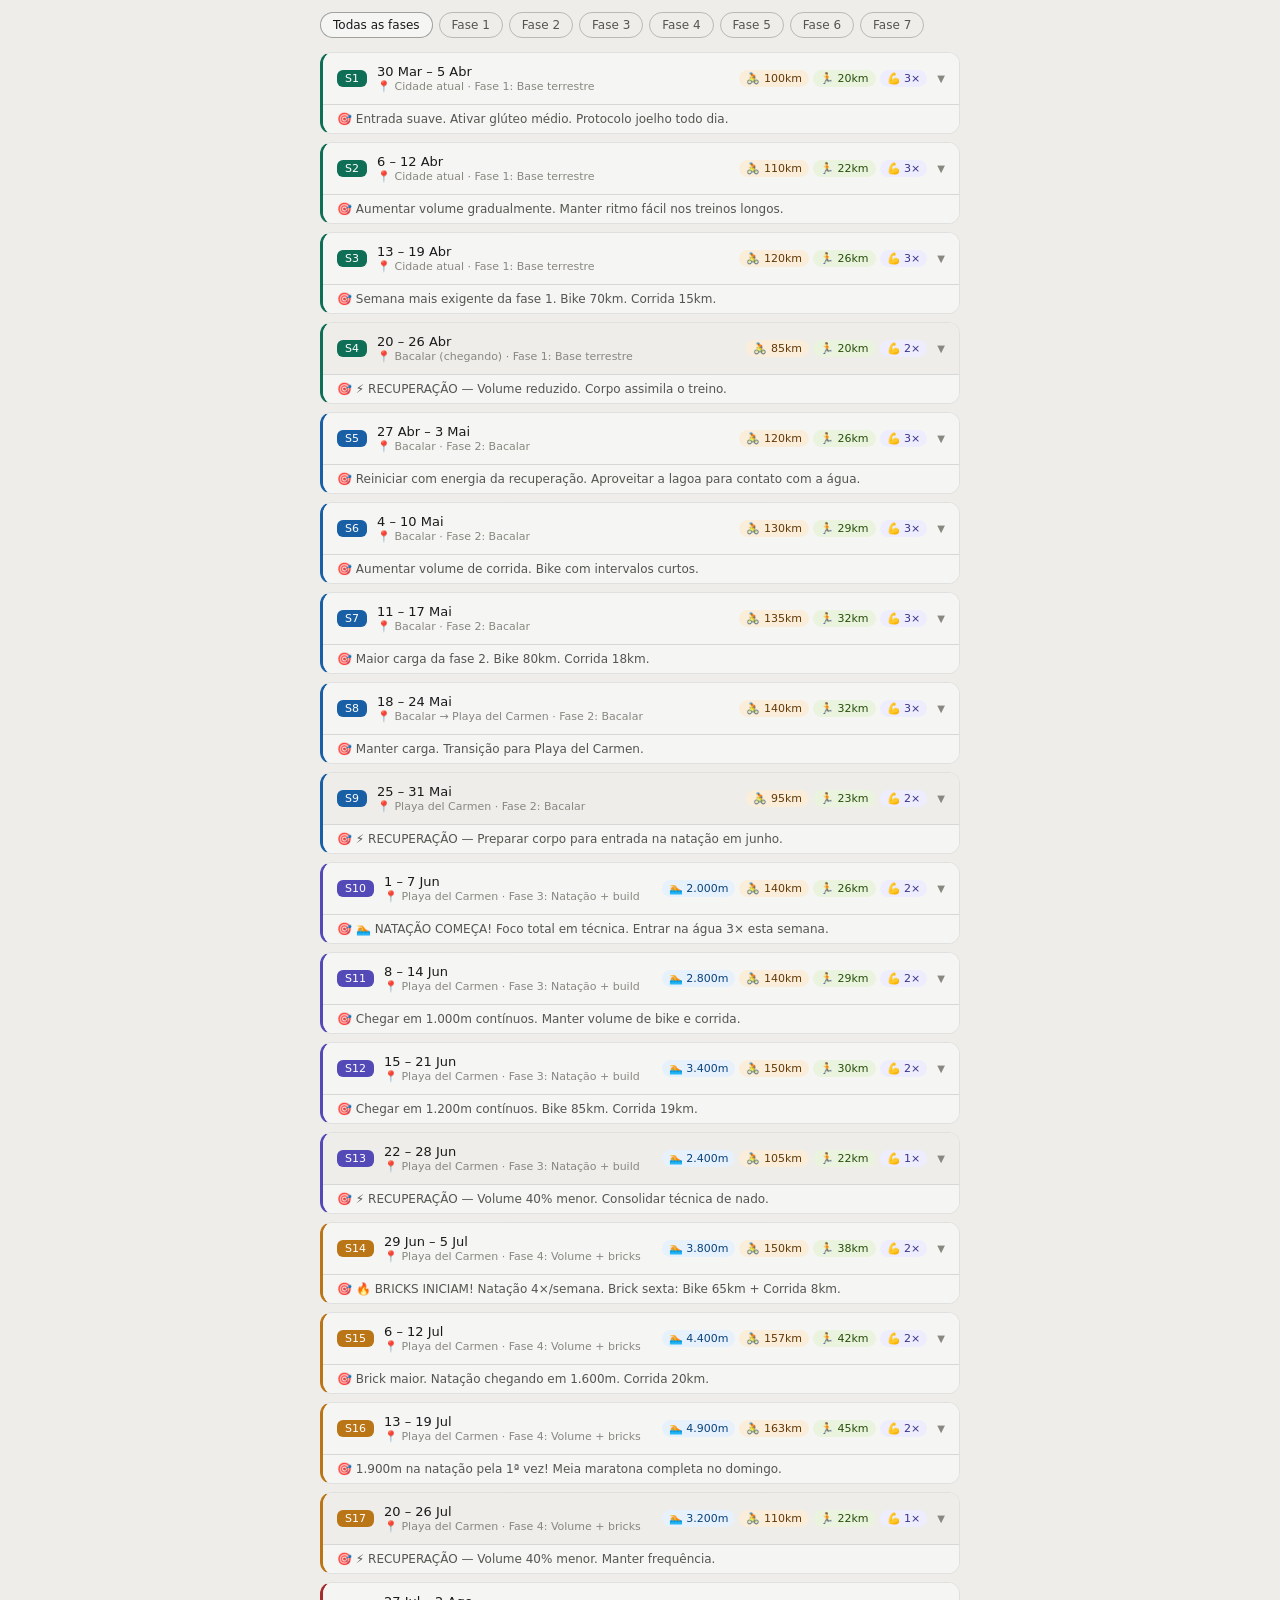
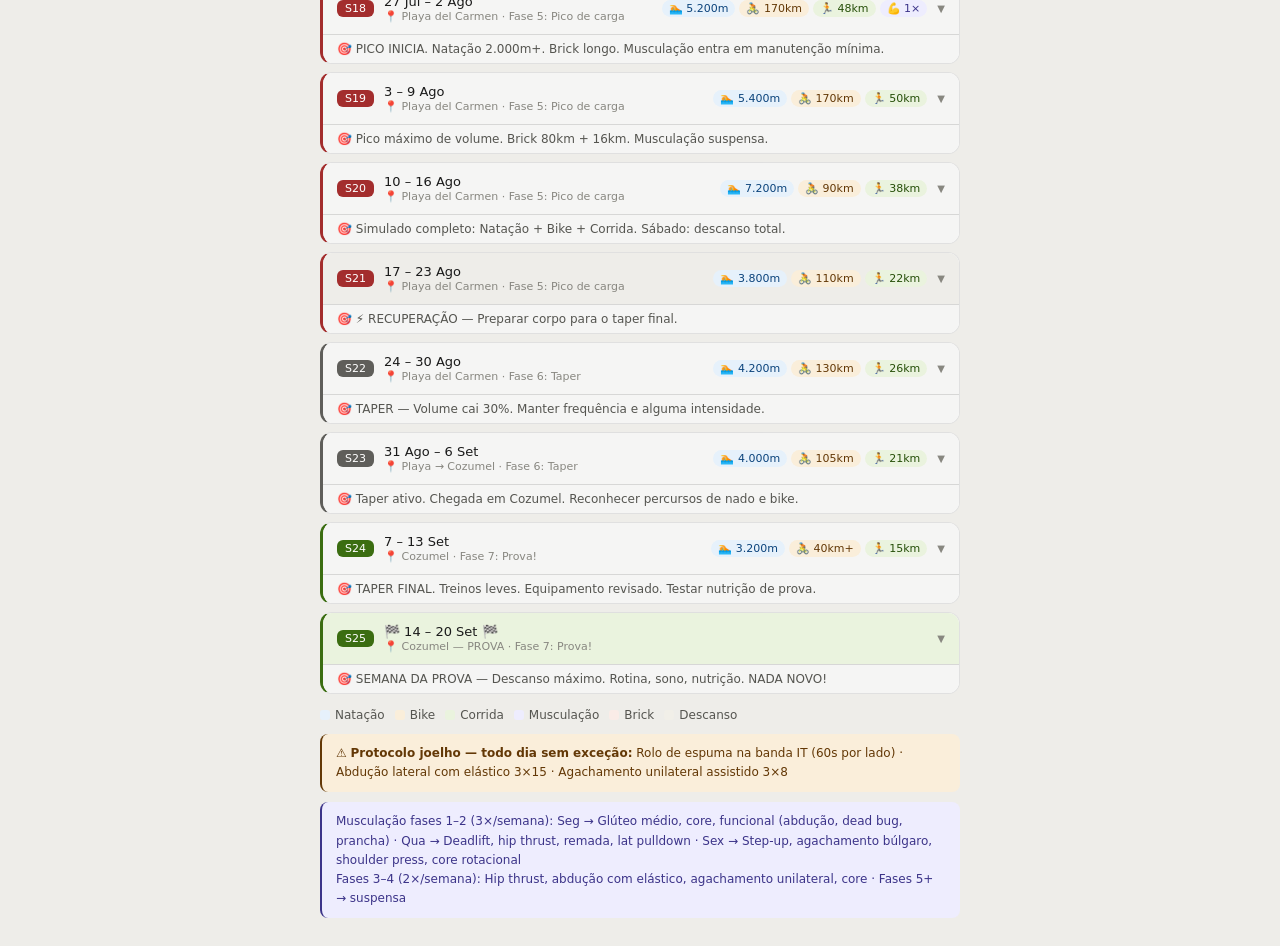
==== index.html @ 6f668aba "fix: mobile optimization — viewport, HTML structure, CSS variable fallbacks" ====
<!DOCTYPE html>
<html lang="pt-BR">
<head>
<meta charset="UTF-8">
<meta name="viewport" content="width=device-width, initial-scale=1.0">
<title>Alan — Plano de Treino Ironman 70.3 Cozumel</title>
<style>
:root{
  --font-sans: system-ui, -apple-system, sans-serif;
  --border-radius-lg: 12px;
  --color-background-primary: #ffffff;
  --color-background-secondary: #f5f5f4;
  --color-background-tertiary: #eeede9;
  --color-background-success: #eaf3de;
  --color-text-primary: #1a1a1a;
  --color-text-secondary: #555550;
  --color-text-tertiary: #888780;
  --color-border-primary: rgba(0,0,0,0.35);
  --color-border-secondary: rgba(0,0,0,0.22);
  --color-border-tertiary: rgba(0,0,0,0.12);
  --sw:#E6F1FB;--sc:#0C447C;--bw:#FAEEDA;--bc:#633806;--rn:#EAF3DE;--rc:#27500A;--gm:#EEEDFE;--gc:#3C3489;--br:#FAECE7;--brc:#993C1D;--rs:#F1EFE8;--rsc:#5F5E5A
}
@media(prefers-color-scheme:dark){:root{
  --color-background-primary: #1e1e1c;
  --color-background-secondary: #2a2a28;
  --color-background-tertiary: #333330;
  --color-background-success: #173404;
  --color-text-primary: #f0ede6;
  --color-text-secondary: #a8a59e;
  --color-text-tertiary: #6e6c66;
  --color-border-primary: rgba(255,255,255,0.25);
  --color-border-secondary: rgba(255,255,255,0.18);
  --color-border-tertiary: rgba(255,255,255,0.1);
  --sw:#042C53;--sc:#85B7EB;--bw:#412402;--bc:#FAC775;--rn:#173404;--rc:#C0DD97;--gm:#26215C;--gc:#CECBF6;--br:#4A1B0C;--brc:#F5C4B3;--rs:#2C2C2A;--rsc:#D3D1C7
}}
*{box-sizing:border-box;margin:0;padding:0}
body{background:var(--color-background-tertiary);min-height:100vh;padding:12px}
.W{font-family:var(--font-sans,system-ui);padding-bottom:16px;max-width:640px;margin:0 auto}
.tabs{display:flex;gap:6px;flex-wrap:wrap;margin-bottom:14px}
.tab{padding:5px 12px;border-radius:20px;border:0.5px solid var(--color-border-secondary);background:transparent;color:var(--color-text-secondary);cursor:pointer;font-size:12px;font-weight:500;font-family:inherit;transition:all .15s}
.tab.on{background:var(--color-background-secondary);color:var(--color-text-primary);border-color:var(--color-border-primary)}
.wc{border:0.5px solid var(--color-border-tertiary);border-left-width:3px;border-radius:var(--border-radius-lg,12px);margin-bottom:8px;overflow:hidden;background:var(--color-background-primary)}
.wh{display:flex;align-items:center;gap:10px;padding:11px 14px;cursor:pointer;user-select:none;background:var(--color-background-secondary)}
.wh.rec{background:var(--color-background-tertiary)}
.wh.race{background:var(--color-background-success)}
.wn{font-size:11px;font-weight:500;padding:2px 8px;border-radius:6px;white-space:nowrap;flex-shrink:0;color:#fff}
.wm{flex:1;min-width:0}
.wd{font-size:13px;font-weight:500;color:var(--color-text-primary)}
.wl{font-size:11px;color:var(--color-text-tertiary);margin-top:1px}
.wb{display:flex;gap:4px;flex-wrap:wrap;flex-shrink:0}
.wbg{font-size:11px;font-weight:500;padding:2px 7px;border-radius:10px;white-space:nowrap}
.cv{color:var(--color-text-tertiary);font-size:10px;flex-shrink:0;transition:transform .2s}
.wf{padding:7px 14px;font-size:12px;color:var(--color-text-secondary);border-top:0.5px solid var(--color-border-tertiary);background:var(--color-background-secondary)}
.dy{padding:10px 14px;display:flex;flex-direction:column;gap:6px}
.dr{display:flex;align-items:flex-start;gap:8px;padding:8px 10px;border-radius:8px;transition:opacity .2s}
.dr.is-today{outline:1.5px solid #185FA5;outline-offset:-1px}
.dr.is-done{opacity:0.45}
.dl{font-size:11px;font-weight:500;min-width:34px;color:var(--color-text-secondary);padding-top:2px;flex-shrink:0}
.di{font-size:13px;min-width:18px;line-height:1.2;flex-shrink:0}
.dc{font-size:12px;color:var(--color-text-primary);line-height:1.5;flex:1}
.today-tag{font-size:9px;font-weight:600;background:#185FA5;color:#fff;padding:1px 5px;border-radius:4px;white-space:nowrap;align-self:center;flex-shrink:0}
.done-btn{margin-left:4px;flex-shrink:0;width:22px;height:22px;border-radius:50%;border:1.5px solid var(--color-border-secondary);background:transparent;cursor:pointer;display:flex;align-items:center;justify-content:center;font-size:11px;transition:all .15s;align-self:center;padding:0;font-family:inherit}
.done-btn:hover{border-color:var(--color-text-secondary)}
.done-btn.is-done{background:#27500A;border-color:#27500A;color:#fff}
@media(prefers-color-scheme:dark){.done-btn.is-done{background:#C0DD97;border-color:#C0DD97;color:#173404}}
.lg{display:flex;gap:10px;flex-wrap:wrap;margin-top:14px}
.li{display:flex;align-items:center;gap:5px;font-size:12px;color:var(--color-text-secondary)}
.ld{width:10px;height:10px;border-radius:3px;flex-shrink:0}
.pr{margin-top:12px;padding:10px 14px;border-radius:8px;border-left:2px solid var(--bc);background:var(--bw);font-size:12px;color:var(--bc);line-height:1.6}
.gym-box{margin-top:10px;padding:10px 14px;border-radius:8px;border-left:2px solid var(--gc);background:var(--gm);font-size:12px;color:var(--gc);line-height:1.6}
.gym-box strong{font-weight:500}
@media(max-width:540px){
  .wh{flex-wrap:wrap}
  .wb{width:100%;margin-top:5px;padding-left:0}
  .cv{align-self:flex-start;margin-top:2px}
}
</style>
</head>
<body>
<div class="W">
<div class="tabs" id="tabs"></div>
<div id="list"></div>
<div class="lg">
  <div class="li"><div class="ld" style="background:var(--sw)"></div>Natação</div>
  <div class="li"><div class="ld" style="background:var(--bw)"></div>Bike</div>
  <div class="li"><div class="ld" style="background:var(--rn)"></div>Corrida</div>
  <div class="li"><div class="ld" style="background:var(--gm)"></div>Musculação</div>
  <div class="li"><div class="ld" style="background:var(--br)"></div>Brick</div>
  <div class="li"><div class="ld" style="background:var(--rs)"></div>Descanso</div>
</div>
<div class="pr">⚠️ <strong>Protocolo joelho — todo dia sem exceção:</strong> Rolo de espuma na banda IT (60s por lado) · Abdução lateral com elástico 3×15 · Agachamento unilateral assistido 3×8</div>
<div class="gym-box"><strong>Musculação fases 1–2 (3×/semana):</strong> Seg → Glúteo médio, core, funcional (abdução, dead bug, prancha) · Qua → Deadlift, hip thrust, remada, lat pulldown · Sex → Step-up, agachamento búlgaro, shoulder press, core rotacional<br><strong>Fases 3–4 (2×/semana):</strong> Hip thrust, abdução com elástico, agachamento unilateral, core · Fases 5+ → suspensa</div>
</div>
<script>
const PH=[
  {id:1,n:"Fase 1",s:"Base terrestre",c:"#0F6E56",wks:[1,2,3,4]},
  {id:2,n:"Fase 2",s:"Bacalar",c:"#185FA5",wks:[5,6,7,8,9]},
  {id:3,n:"Fase 3",s:"Natação + build",c:"#534AB7",wks:[10,11,12,13]},
  {id:4,n:"Fase 4",s:"Volume + bricks",c:"#BA7517",wks:[14,15,16,17]},
  {id:5,n:"Fase 5",s:"Pico de carga",c:"#A32D2D",wks:[18,19,20,21]},
  {id:6,n:"Fase 6",s:"Taper",c:"#5F5E5A",wks:[22,23]},
  {id:7,n:"Fase 7",s:"Prova!",c:"#3B6D11",wks:[24,25]},
];
const TS={
  swim:{bg:"var(--sw)",ic:"🏊"},bike:{bg:"var(--bw)",ic:"🚴"},run:{bg:"var(--rn)",ic:"🏃"},
  gym:{bg:"var(--gm)",ic:"💪"},brick:{bg:"var(--br)",ic:"🔥"},rest:{bg:"var(--rs)",ic:"😴"},
  "run+gym":{bg:"var(--rn)",ic:"🏃+💪"},"swim+gym":{bg:"var(--sw)",ic:"🏊+💪"},
};

const DAY_OFFSET={"Seg":0,"Ter":1,"Qua":2,"Qui":3,"Sex":4,"Sáb":5,"Dom":6};

const W=[
  {w:1,ph:1,startDate:"2026-03-30",d:"30 Mar – 5 Abr",loc:"Cidade atual",foc:"Entrada suave. Ativar glúteo médio. Protocolo joelho todo dia.",
   days:[{dy:"Seg",t:"run+gym",c:"Corrida 6km fácil (6:10–6:30/km) + Musculação: glúteo médio, core, funcional"},{dy:"Ter",t:"bike",c:"Bike MTB 40km — ritmo aeróbico confortável"},{dy:"Qua",t:"run+gym",c:"Corrida 8km moderado (5:50–6:10/km) + Musculação"},{dy:"Qui",t:"rest",c:"Descanso ativo: caminhada, rolo de espuma, mobilidade"},{dy:"Sex",t:"run+gym",c:"Corrida 6km fácil + Musculação"},{dy:"Sáb",t:"bike",c:"Bike MTB 60km longo — ritmo controlado"},{dy:"Dom",t:"run",c:"Corrida 10km longo fácil (6:10–6:30/km)"}],
   tot:{sw:"—",bk:"100km",rn:"20km",gm:"3×"}},
  {w:2,ph:1,startDate:"2026-04-06",d:"6 – 12 Abr",loc:"Cidade atual",foc:"Aumentar volume gradualmente. Manter ritmo fácil nos treinos longos.",
   days:[{dy:"Seg",t:"run+gym",c:"Corrida 7km fácil + Musculação"},{dy:"Ter",t:"bike",c:"Bike 45km — 2×10min em ritmo moderado-forte"},{dy:"Qua",t:"run+gym",c:"Corrida 9km moderado + Musculação"},{dy:"Qui",t:"rest",c:"Descanso ativo: rolo de espuma, alongamento 20min"},{dy:"Sex",t:"run+gym",c:"Corrida 7km fácil + Musculação"},{dy:"Sáb",t:"bike",c:"Bike 65km longo — pace constante e aeróbico"},{dy:"Dom",t:"run",c:"Corrida 12km longo (6:10–6:30/km)"}],
   tot:{sw:"—",bk:"110km",rn:"22km",gm:"3×"}},
  {w:3,ph:1,startDate:"2026-04-13",d:"13 – 19 Abr",loc:"Cidade atual",foc:"Semana mais exigente da fase 1. Bike 70km. Corrida 15km.",
   days:[{dy:"Seg",t:"run+gym",c:"Corrida 8km + Musculação"},{dy:"Ter",t:"bike",c:"Bike 50km — 3×8min em ritmo forte intercalados"},{dy:"Qua",t:"run+gym",c:"Corrida 10km moderado + Musculação"},{dy:"Qui",t:"rest",c:"Descanso ativo completo"},{dy:"Sex",t:"run+gym",c:"Corrida 8km + Musculação"},{dy:"Sáb",t:"bike",c:"Bike 70km longo"},{dy:"Dom",t:"run",c:"Corrida 15km longo fácil"}],
   tot:{sw:"—",bk:"120km",rn:"26km",gm:"3×"}},
  {w:4,ph:1,startDate:"2026-04-20",d:"20 – 26 Abr",loc:"Bacalar (chegando)",foc:"⚡ RECUPERAÇÃO — Volume reduzido. Corpo assimila o treino.",
   days:[{dy:"Seg",t:"run+gym",c:"Corrida 6km fácil + Musculação leve"},{dy:"Ter",t:"bike",c:"Bike 35km fácil, sem forçar"},{dy:"Qua",t:"run+gym",c:"Corrida 8km + Musculação leve"},{dy:"Qui",t:"rest",c:"Descanso completo"},{dy:"Sex",t:"run",c:"Corrida 6km fácil"},{dy:"Sáb",t:"bike",c:"Bike 50km fácil"},{dy:"Dom",t:"run",c:"Corrida 10km fácil"}],
   tot:{sw:"—",bk:"85km",rn:"20km",gm:"2×"}},
  {w:5,ph:2,startDate:"2026-04-27",d:"27 Abr – 3 Mai",loc:"Bacalar",foc:"Reiniciar com energia da recuperação. Aproveitar a lagoa para contato com a água.",
   days:[{dy:"Seg",t:"run+gym",c:"Corrida 8km + Musculação"},{dy:"Ter",t:"bike",c:"Bike 50km moderado"},{dy:"Qua",t:"run+gym",c:"Corrida 10km moderado + Musculação"},{dy:"Qui",t:"rest",c:"Descanso ativo"},{dy:"Sex",t:"run+gym",c:"Corrida 8km + Musculação"},{dy:"Sáb",t:"bike",c:"Bike 70km longo"},{dy:"Dom",t:"run",c:"Corrida 15km longo"}],
   tot:{sw:"—",bk:"120km",rn:"26km",gm:"3×"}},
  {w:6,ph:2,startDate:"2026-05-04",d:"4 – 10 Mai",loc:"Bacalar",foc:"Aumentar volume de corrida. Bike com intervalos curtos.",
   days:[{dy:"Seg",t:"run+gym",c:"Corrida 9km + Musculação"},{dy:"Ter",t:"bike",c:"Bike 55km — 3×10min forte"},{dy:"Qua",t:"run+gym",c:"Corrida 11km moderado + Musculação"},{dy:"Qui",t:"rest",c:"Descanso ativo"},{dy:"Sex",t:"run+gym",c:"Corrida 9km + Musculação"},{dy:"Sáb",t:"bike",c:"Bike 75km longo"},{dy:"Dom",t:"run",c:"Corrida 17km longo fácil"}],
   tot:{sw:"—",bk:"130km",rn:"29km",gm:"3×"}},
  {w:7,ph:2,startDate:"2026-05-11",d:"11 – 17 Mai",loc:"Bacalar",foc:"Maior carga da fase 2. Bike 80km. Corrida 18km.",
   days:[{dy:"Seg",t:"run+gym",c:"Corrida 10km + Musculação"},{dy:"Ter",t:"bike",c:"Bike 55km — intervalos de resistência"},{dy:"Qua",t:"run+gym",c:"Corrida 12km + Musculação"},{dy:"Qui",t:"rest",c:"Descanso completo"},{dy:"Sex",t:"run+gym",c:"Corrida 10km + Musculação"},{dy:"Sáb",t:"bike",c:"Bike 80km longo — simular esforço de prova"},{dy:"Dom",t:"run",c:"Corrida 18km longo (6:10–6:30/km)"}],
   tot:{sw:"—",bk:"135km",rn:"32km",gm:"3×"}},
  {w:8,ph:2,startDate:"2026-05-18",d:"18 – 24 Mai",loc:"Bacalar → Playa del Carmen",foc:"Manter carga. Transição para Playa del Carmen.",
   days:[{dy:"Seg",t:"run+gym",c:"Corrida 10km + Musculação"},{dy:"Ter",t:"bike",c:"Bike 60km"},{dy:"Qua",t:"run+gym",c:"Corrida 12km + Musculação"},{dy:"Qui",t:"rest",c:"Descanso ativo"},{dy:"Sex",t:"run+gym",c:"Corrida 10km + Musculação"},{dy:"Sáb",t:"bike",c:"Bike 80km longo"},{dy:"Dom",t:"run",c:"Corrida 18km longo"}],
   tot:{sw:"—",bk:"140km",rn:"32km",gm:"3×"}},
  {w:9,ph:2,startDate:"2026-05-25",d:"25 – 31 Mai",loc:"Playa del Carmen",foc:"⚡ RECUPERAÇÃO — Preparar corpo para entrada na natação em junho.",
   days:[{dy:"Seg",t:"run+gym",c:"Corrida 7km fácil + Musculação leve"},{dy:"Ter",t:"bike",c:"Bike 40km fácil"},{dy:"Qua",t:"run+gym",c:"Corrida 9km + Musculação leve"},{dy:"Qui",t:"rest",c:"Descanso completo"},{dy:"Sex",t:"run",c:"Corrida 7km fácil"},{dy:"Sáb",t:"bike",c:"Bike 55km fácil"},{dy:"Dom",t:"run",c:"Corrida 12km fácil"}],
   tot:{sw:"—",bk:"95km",rn:"23km",gm:"2×"}},
  {w:10,ph:3,startDate:"2026-06-01",d:"1 – 7 Jun",loc:"Playa del Carmen",foc:"🏊 NATAÇÃO COMEÇA! Foco total em técnica. Entrar na água 3× esta semana.",
   days:[{dy:"Seg",t:"swim+gym",c:"Natação 600m — técnica de crawl, respiração bilateral + Musculação"},{dy:"Ter",t:"run",c:"Corrida 10km moderado"},{dy:"Qua",t:"swim+gym",c:"Natação 700m — posição do corpo, sighting no mar + Musculação"},{dy:"Qui",t:"bike",c:"Bike 60km"},{dy:"Sex",t:"swim",c:"Natação 700m — distância contínua + orientação no mar"},{dy:"Sáb",t:"bike",c:"Bike 80km longo"},{dy:"Dom",t:"run",c:"Corrida 16km longo fácil"}],
   tot:{sw:"2.000m",bk:"140km",rn:"26km",gm:"2×"}},
  {w:11,ph:3,startDate:"2026-06-08",d:"8 – 14 Jun",loc:"Playa del Carmen",foc:"Chegar em 1.000m contínuos. Manter volume de bike e corrida.",
   days:[{dy:"Seg",t:"swim+gym",c:"Natação 800m — posição da cabeça, braçada + Musculação"},{dy:"Ter",t:"run",c:"Corrida 11km moderado"},{dy:"Qua",t:"swim+gym",c:"Natação 1.000m — nadar em linha reta, praticar sighting + Musculação"},{dy:"Qui",t:"bike",c:"Bike 60km — 3×8min forte"},{dy:"Sex",t:"swim",c:"Natação 1.000m — ritmo contínuo sem parar"},{dy:"Sáb",t:"bike",c:"Bike 80km longo"},{dy:"Dom",t:"run",c:"Corrida 18km longo"}],
   tot:{sw:"2.800m",bk:"140km",rn:"29km",gm:"2×"}},
  {w:12,ph:3,startDate:"2026-06-15",d:"15 – 21 Jun",loc:"Playa del Carmen",foc:"Chegar em 1.200m contínuos. Bike 85km. Corrida 19km.",
   days:[{dy:"Seg",t:"swim+gym",c:"Natação 1.000m + progressão de ritmo nos últimos 300m + Musculação"},{dy:"Ter",t:"run",c:"Corrida 11km"},{dy:"Qua",t:"swim+gym",c:"Natação 1.200m — ritmo constante + Musculação"},{dy:"Qui",t:"bike",c:"Bike 65km"},{dy:"Sex",t:"swim",c:"Natação 1.200m contínuos — sem parar"},{dy:"Sáb",t:"bike",c:"Bike 85km longo"},{dy:"Dom",t:"run",c:"Corrida 19km longo fácil"}],
   tot:{sw:"3.400m",bk:"150km",rn:"30km",gm:"2×"}},
  {w:13,ph:3,startDate:"2026-06-22",d:"22 – 28 Jun",loc:"Playa del Carmen",foc:"⚡ RECUPERAÇÃO — Volume 40% menor. Consolidar técnica de nado.",
   days:[{dy:"Seg",t:"swim+gym",c:"Natação 800m fácil + exercícios de técnica + Musculação leve"},{dy:"Ter",t:"run",c:"Corrida 8km fácil"},{dy:"Qua",t:"swim",c:"Natação 800m — drills de braçada e posição"},{dy:"Qui",t:"bike",c:"Bike 45km fácil"},{dy:"Sex",t:"swim",c:"Natação 800m contínuos"},{dy:"Sáb",t:"bike",c:"Bike 60km moderado"},{dy:"Dom",t:"run",c:"Corrida 14km fácil"}],
   tot:{sw:"2.400m",bk:"105km",rn:"22km",gm:"1×"}},
  {w:14,ph:4,startDate:"2026-06-29",d:"29 Jun – 5 Jul",loc:"Playa del Carmen",foc:"🔥 BRICKS INICIAM! Natação 4×/semana. Brick sexta: Bike 65km + Corrida 8km.",
   days:[{dy:"Seg",t:"swim+gym",c:"Natação 1.200m + Musculação"},{dy:"Ter",t:"run",c:"Corrida 11km moderado"},{dy:"Qua",t:"swim+gym",c:"Natação 1.400m contínuos + Musculação"},{dy:"Qui",t:"swim",c:"Natação 1.200m — ritmo de prova"},{dy:"Sex",t:"brick",c:"🔥 BRICK: Bike 65km → Corrida 8km (transição real, sem parar)"},{dy:"Sáb",t:"bike",c:"Bike 85km longo"},{dy:"Dom",t:"run",c:"Corrida 19km longo"}],
   tot:{sw:"3.800m",bk:"150km",rn:"38km",gm:"2×"}},
  {w:15,ph:4,startDate:"2026-07-06",d:"6 – 12 Jul",loc:"Playa del Carmen",foc:"Brick maior. Natação chegando em 1.600m. Corrida 20km.",
   days:[{dy:"Seg",t:"swim+gym",c:"Natação 1.400m + Musculação"},{dy:"Ter",t:"run",c:"Corrida 12km moderado"},{dy:"Qua",t:"swim+gym",c:"Natação 1.600m contínuos + Musculação"},{dy:"Qui",t:"swim",c:"Natação 1.400m — ritmo e sighting"},{dy:"Sex",t:"brick",c:"🔥 BRICK: Bike 70km → Corrida 10km"},{dy:"Sáb",t:"bike",c:"Bike 87km longo"},{dy:"Dom",t:"run",c:"Corrida 20km longo"}],
   tot:{sw:"4.400m",bk:"157km",rn:"42km",gm:"2×"}},
  {w:16,ph:4,startDate:"2026-07-13",d:"13 – 19 Jul",loc:"Playa del Carmen",foc:"1.900m na natação pela 1ª vez! Meia maratona completa no domingo.",
   days:[{dy:"Seg",t:"swim+gym",c:"Natação 1.500m + Musculação"},{dy:"Ter",t:"run",c:"Corrida 12km"},{dy:"Qua",t:"swim+gym",c:"Natação 1.900m 🎯 — distância real da prova completa! + Musculação"},{dy:"Qui",t:"swim",c:"Natação 1.500m — ritmo de prova"},{dy:"Sex",t:"brick",c:"🔥 BRICK: Bike 75km → Corrida 12km"},{dy:"Sáb",t:"bike",c:"Bike 88km longo"},{dy:"Dom",t:"run",c:"Corrida 21km — meia maratona completa!"}],
   tot:{sw:"4.900m",bk:"163km",rn:"45km",gm:"2×"}},
  {w:17,ph:4,startDate:"2026-07-20",d:"20 – 26 Jul",loc:"Playa del Carmen",foc:"⚡ RECUPERAÇÃO — Volume 40% menor. Manter frequência.",
   days:[{dy:"Seg",t:"swim+gym",c:"Natação 1.000m fácil + Musculação leve"},{dy:"Ter",t:"run",c:"Corrida 8km fácil"},{dy:"Qua",t:"swim",c:"Natação 1.200m fácil"},{dy:"Qui",t:"bike",c:"Bike 50km fácil"},{dy:"Sex",t:"swim",c:"Natação 1.000m"},{dy:"Sáb",t:"bike",c:"Bike 60km"},{dy:"Dom",t:"run",c:"Corrida 14km fácil"}],
   tot:{sw:"3.200m",bk:"110km",rn:"22km",gm:"1×"}},
  {w:18,ph:5,startDate:"2026-07-27",d:"27 Jul – 2 Ago",loc:"Playa del Carmen",foc:"PICO INICIA. Natação 2.000m+. Brick longo. Musculação entra em manutenção mínima.",
   days:[{dy:"Seg",t:"swim+gym",c:"Natação 1.600m + Musculação (última semana de musculação intensa)"},{dy:"Ter",t:"run",c:"Corrida 13km moderado"},{dy:"Qua",t:"swim",c:"Natação 2.000m — acima da distância da prova"},{dy:"Qui",t:"swim",c:"Natação 1.600m ritmo de prova"},{dy:"Sex",t:"brick",c:"🔥 BRICK LONGO: Bike 80km → Corrida 14km"},{dy:"Sáb",t:"bike",c:"Bike 90km longo"},{dy:"Dom",t:"run",c:"Corrida 21km fácil"}],
   tot:{sw:"5.200m",bk:"170km",rn:"48km",gm:"1×"}},
  {w:19,ph:5,startDate:"2026-08-03",d:"3 – 9 Ago",loc:"Playa del Carmen",foc:"Pico máximo de volume. Brick 80km + 16km. Musculação suspensa.",
   days:[{dy:"Seg",t:"swim",c:"Natação 1.700m"},{dy:"Ter",t:"run",c:"Corrida 13km moderado"},{dy:"Qua",t:"swim",c:"Natação 2.000m — ritmo de prova"},{dy:"Qui",t:"swim",c:"Natação 1.700m"},{dy:"Sex",t:"brick",c:"🔥 BRICK PICO: Bike 80km → Corrida 16km"},{dy:"Sáb",t:"bike",c:"Bike 90km longo"},{dy:"Dom",t:"run",c:"Corrida 21km"}],
   tot:{sw:"5.400m",bk:"170km",rn:"50km",gm:"—"}},
  {w:20,ph:5,startDate:"2026-08-10",d:"10 – 16 Ago",loc:"Playa del Carmen",foc:"Simulado completo: Natação + Bike + Corrida. Sábado: descanso total.",
   days:[{dy:"Seg",t:"swim",c:"Natação 1.700m"},{dy:"Ter",t:"run",c:"Corrida 12km moderado"},{dy:"Qua",t:"swim",c:"Natação 2.000m"},{dy:"Qui",t:"swim",c:"Natação 1.600m"},{dy:"Sex",t:"brick",c:"🔥 SIMULADO COMPLETO: Natação 1.900m → Bike 90km → Corrida 10km"},{dy:"Sáb",t:"rest",c:"Descanso completo — recuperar do simulado"},{dy:"Dom",t:"run",c:"Corrida 16km fácil"}],
   tot:{sw:"7.200m",bk:"90km",rn:"38km",gm:"—"}},
  {w:21,ph:5,startDate:"2026-08-17",d:"17 – 23 Ago",loc:"Playa del Carmen",foc:"⚡ RECUPERAÇÃO — Preparar corpo para o taper final.",
   days:[{dy:"Seg",t:"swim",c:"Natação 1.200m fácil"},{dy:"Ter",t:"run",c:"Corrida 8km fácil"},{dy:"Qua",t:"swim",c:"Natação 1.400m"},{dy:"Qui",t:"bike",c:"Bike 50km fácil"},{dy:"Sex",t:"swim",c:"Natação 1.200m"},{dy:"Sáb",t:"bike",c:"Bike 60km"},{dy:"Dom",t:"run",c:"Corrida 14km fácil"}],
   tot:{sw:"3.800m",bk:"110km",rn:"22km",gm:"—"}},
  {w:22,ph:6,startDate:"2026-08-24",d:"24 – 30 Ago",loc:"Playa del Carmen",foc:"TAPER — Volume cai 30%. Manter frequência e alguma intensidade.",
   days:[{dy:"Seg",t:"swim",c:"Natação 1.500m ritmo de prova"},{dy:"Ter",t:"run",c:"Corrida 10km — incluir 2km em pace de prova (5:30–5:50/km)"},{dy:"Qua",t:"swim",c:"Natação 1.500m"},{dy:"Qui",t:"bike",c:"Bike 60km moderado"},{dy:"Sex",t:"swim",c:"Natação 1.200m fácil"},{dy:"Sáb",t:"bike",c:"Bike 70km"},{dy:"Dom",t:"run",c:"Corrida 16km fácil"}],
   tot:{sw:"4.200m",bk:"130km",rn:"26km",gm:"—"}},
  {w:23,ph:6,startDate:"2026-08-31",d:"31 Ago – 6 Set",loc:"Playa → Cozumel",foc:"Taper ativo. Chegada em Cozumel. Reconhecer percursos de nado e bike.",
   days:[{dy:"Seg",t:"swim",c:"Natação 1.400m fácil"},{dy:"Ter",t:"run",c:"Corrida 9km fácil"},{dy:"Qua",t:"swim",c:"Natação 1.400m — testar percurso de nado"},{dy:"Qui",t:"bike",c:"Bike 50km — reconhecer parte do percurso"},{dy:"Sex",t:"swim",c:"Natação 1.200m fácil"},{dy:"Sáb",t:"bike",c:"Bike 55km — percurso de bike em Cozumel"},{dy:"Dom",t:"run",c:"Corrida 12km fácil — percurso de corrida"}],
   tot:{sw:"4.000m",bk:"105km",rn:"21km",gm:"—"}},
  {w:24,ph:7,startDate:"2026-09-07",d:"7 – 13 Set",loc:"Cozumel",foc:"TAPER FINAL. Treinos leves. Equipamento revisado. Testar nutrição de prova.",
   days:[{dy:"Seg",t:"swim",c:"Natação 1.200m muito fácil no percurso da prova"},{dy:"Ter",t:"run",c:"Corrida 7km fácil (6:00–6:30/km)"},{dy:"Qua",t:"swim",c:"Natação 1.200m — familiarizar com correntes e visibilidade"},{dy:"Qui",t:"bike",c:"Bike 40km no percurso — reconhecer curvas, vento e asfalto"},{dy:"Sex",t:"swim",c:"Natação 800m leve"},{dy:"Sáb",t:"run",c:"Corrida 8km fácil + mini brick: 30min bike + 20min corrida"},{dy:"Dom",t:"rest",c:"Descanso ativo — caminhada, visualização da prova"}],
   tot:{sw:"3.200m",bk:"40km+",rn:"15km",gm:"—"}},
  {w:25,ph:7,startDate:"2026-09-14",d:"14 – 20 Set 🏁",loc:"Cozumel — PROVA",foc:"SEMANA DA PROVA — Descanso máximo. Rotina, sono, nutrição. NADA NOVO!",
   days:[{dy:"Seg",t:"swim",c:"Natação 800m muito fácil — só para sentir a água"},{dy:"Ter",t:"run",c:"Corrida 20min fácil + mobilidade articular"},{dy:"Qua",t:"swim",c:"Natação 600m — manter ritmo, sem esforço"},{dy:"Qui",t:"bike",c:"Bike 25min fácil — checar equipamento e calibragem dos pneus"},{dy:"Sex",t:"rest",c:"Check-in atleta, registro, rack da bike. Descanso completo."},{dy:"Sáb",t:"rest",c:"Briefing obrigatório, rack da bike, visualização da prova. Dormir cedo (20h)."},{dy:"Dom",t:"brick",c:"🏁 IRONMAN 70.3 COZUMEL — DIA DA PROVA! Boa sorte, soldado! 💪"}],
   tot:{sw:"—",bk:"—",rn:"—",gm:"—"}},
];

let ap=0, ow=null, doneStates={};

const gp=id=>PH.find(p=>p.id===id);

function getToday(){const t=new Date();t.setHours(0,0,0,0);return t;}

function getDayDate(wk, dayShort){
  const start=new Date(wk.startDate+"T00:00:00");
  const offset=DAY_OFFSET[dayShort]??0;
  const d=new Date(start);
  d.setDate(d.getDate()+offset);
  return d;
}

function findCurrentWeek(){
  const today=getToday();
  for(const wk of W){
    const start=new Date(wk.startDate+"T00:00:00");
    const end=new Date(start);
    end.setDate(end.getDate()+6);
    if(today>=start&&today<=end) return wk.w;
  }
  return null;
}

async function loadDoneStates(){
  try{
    const result=await window.storage.list('done:');
    if(result&&result.keys){
      for(const key of result.keys){
        try{
          const val=await window.storage.get(key);
          if(val&&val.value==='1'){
            doneStates[key.replace('done:','')]=true;
          }
        }catch(e){}
      }
    }
  }catch(e){}
  rl();
}

async function toggleDone(wNum, day, evt){
  evt.stopPropagation();
  const k=`w${wNum}:${day}`;
  if(doneStates[k]){
    delete doneStates[k];
    try{await window.storage.delete('done:'+k);}catch(e){}
  }else{
    doneStates[k]=true;
    try{await window.storage.set('done:'+k,'1');}catch(e){}
  }
  rl();
}

function rt(){
  let h=`<button class="tab on" data-p="0" onclick="sp(0)">Todas as fases</button>`;
  PH.forEach(p=>{h+=`<button class="tab" data-p="${p.id}" onclick="sp(${p.id})">${p.n}</button>`;});
  document.getElementById("tabs").innerHTML=h;
}

function sp(id){
  ap=id;
  document.querySelectorAll(".tab").forEach(b=>b.classList.toggle("on",+(b.dataset.p)===id));
  rl();
}

function tw(w){ow=ow===w?null:w;rl();}

function rl(){
  const today=getToday();
  const fd=ap===0?W:W.filter(x=>x.ph===ap);

  document.getElementById("list").innerHTML=fd.map(wk=>{
    const ph=gp(wk.ph), io=ow===wk.w;
    const ir=wk.foc.includes("RECUPERAÇÃO");
    const irc=wk.w===25;

    let b="";
    if(wk.tot.sw!=="—") b+=`<span class="wbg" style="background:var(--sw);color:var(--sc)">🏊 ${wk.tot.sw}</span>`;
    if(wk.tot.bk!=="—") b+=`<span class="wbg" style="background:var(--bw);color:var(--bc)">🚴 ${wk.tot.bk}</span>`;
    if(wk.tot.rn!=="—") b+=`<span class="wbg" style="background:var(--rn);color:var(--rc)">🏃 ${wk.tot.rn}</span>`;
    if(wk.tot.gm!=="—") b+=`<span class="wbg" style="background:var(--gm);color:var(--gc)">💪 ${wk.tot.gm}</span>`;

    const hcls=irc?"race":ir?"rec":"";

    let ds="";
    if(io){
      ds=wk.days.map(d=>{
        const ts=TS[d.t]||TS.rest;
        const dayDate=getDayDate(wk,d.dy);
        const isToday=dayDate.getTime()===today.getTime();
        const isDone=!!doneStates[`w${wk.w}:${d.dy}`];
        const doneCls=isDone?" is-done":"";
        const todayCls=isToday?" is-today":"";
        const todayTag=isToday?`<span class="today-tag">Hoje</span>`:"";
        const doneIcon=isDone?"✓":"";
        const doneBtnCls=isDone?" is-done":"";
        return `<div class="dr${todayCls}${doneCls}" style="background:${ts.bg}">
          <span class="dl">${d.dy}</span>
          <span class="di">${ts.ic}</span>
          <span class="dc">${d.c}</span>
          ${todayTag}
          <button class="done-btn${doneBtnCls}" onclick="toggleDone(${wk.w},'${d.dy}',event)" title="${isDone?'Desmarcar':'Marcar como feito'}">${doneIcon}</button>
        </div>`;
      }).join("");
    }

    return `<div class="wc" style="border-left-color:${ph.c}">
      <div class="wh ${hcls}" onclick="tw(${wk.w})">
        <span class="wn" style="background:${ph.c}">S${wk.w}</span>
        <div class="wm">
          <div class="wd">${irc?"🏁 ":""}${wk.d}</div>
          <div class="wl">📍 ${wk.loc} · ${ph.n}: ${ph.s}</div>
        </div>
        <div class="wb">${b}</div>
        <span class="cv" style="transform:rotate(${io?180:0}deg)">▼</span>
      </div>
      <div class="wf">🎯 ${wk.foc}</div>
      ${io?`<div class="dy">${ds}</div>`:""}
    </div>`;
  }).join("");
}

rt();
const curWeek=findCurrentWeek();
if(curWeek!==null) ow=curWeek;
loadDoneStates();
</script>
</body>
</html>
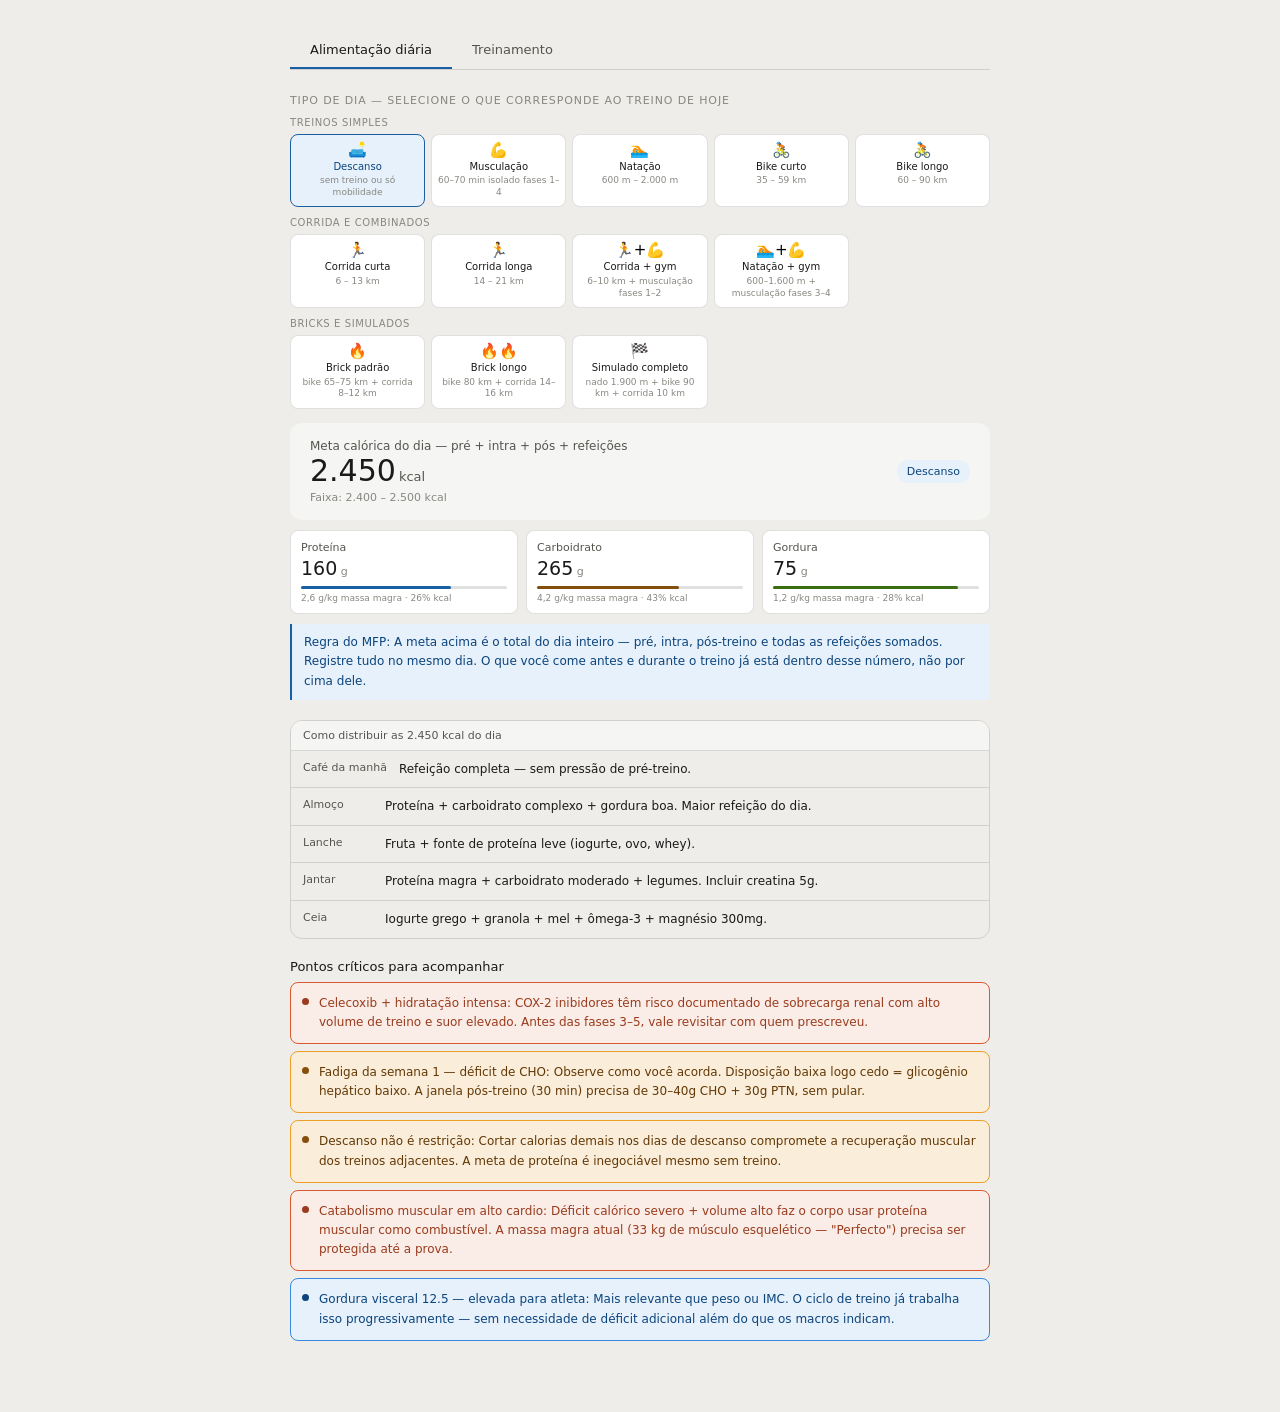
==== commit 96917883: "Add files via upload" ====
--- a/index.html
+++ b/index.html
@@ -3,318 +3,998 @@
 <head>
 <meta charset="UTF-8">
 <meta name="viewport" content="width=device-width, initial-scale=1.0">
-<title>Alan — Plano de Treino Ironman 70.3 Cozumel</title>
+<title>Alan — Painel Nutricional 70.3 Cozumel</title>
 <style>
-:root{
-  --font-sans: system-ui, -apple-system, sans-serif;
-  --border-radius-lg: 12px;
+* { box-sizing: border-box; margin: 0; padding: 0; }
+:root {
   --color-background-primary: #ffffff;
   --color-background-secondary: #f5f5f4;
   --color-background-tertiary: #eeede9;
-  --color-background-success: #eaf3de;
   --color-text-primary: #1a1a1a;
   --color-text-secondary: #555550;
   --color-text-tertiary: #888780;
-  --color-border-primary: rgba(0,0,0,0.35);
+  --color-border-tertiary: rgba(0,0,0,0.12);
   --color-border-secondary: rgba(0,0,0,0.22);
-  --color-border-tertiary: rgba(0,0,0,0.12);
-  --sw:#E6F1FB;--sc:#0C447C;--bw:#FAEEDA;--bc:#633806;--rn:#EAF3DE;--rc:#27500A;--gm:#EEEDFE;--gc:#3C3489;--br:#FAECE7;--brc:#993C1D;--rs:#F1EFE8;--rsc:#5F5E5A
-}
-@media(prefers-color-scheme:dark){:root{
-  --color-background-primary: #1e1e1c;
-  --color-background-secondary: #2a2a28;
-  --color-background-tertiary: #333330;
-  --color-background-success: #173404;
-  --color-text-primary: #f0ede6;
-  --color-text-secondary: #a8a59e;
-  --color-text-tertiary: #6e6c66;
-  --color-border-primary: rgba(255,255,255,0.25);
-  --color-border-secondary: rgba(255,255,255,0.18);
-  --color-border-tertiary: rgba(255,255,255,0.1);
-  --sw:#042C53;--sc:#85B7EB;--bw:#412402;--bc:#FAC775;--rn:#173404;--rc:#C0DD97;--gm:#26215C;--gc:#CECBF6;--br:#4A1B0C;--brc:#F5C4B3;--rs:#2C2C2A;--rsc:#D3D1C7
-}}
-*{box-sizing:border-box;margin:0;padding:0}
-body{background:var(--color-background-tertiary);min-height:100vh;padding:12px}
-.W{font-family:var(--font-sans,system-ui);padding-bottom:16px;max-width:640px;margin:0 auto}
-.tabs{display:flex;gap:6px;flex-wrap:wrap;margin-bottom:14px}
-.tab{padding:5px 12px;border-radius:20px;border:0.5px solid var(--color-border-secondary);background:transparent;color:var(--color-text-secondary);cursor:pointer;font-size:12px;font-weight:500;font-family:inherit;transition:all .15s}
-.tab.on{background:var(--color-background-secondary);color:var(--color-text-primary);border-color:var(--color-border-primary)}
-.wc{border:0.5px solid var(--color-border-tertiary);border-left-width:3px;border-radius:var(--border-radius-lg,12px);margin-bottom:8px;overflow:hidden;background:var(--color-background-primary)}
-.wh{display:flex;align-items:center;gap:10px;padding:11px 14px;cursor:pointer;user-select:none;background:var(--color-background-secondary)}
-.wh.rec{background:var(--color-background-tertiary)}
-.wh.race{background:var(--color-background-success)}
-.wn{font-size:11px;font-weight:500;padding:2px 8px;border-radius:6px;white-space:nowrap;flex-shrink:0;color:#fff}
-.wm{flex:1;min-width:0}
-.wd{font-size:13px;font-weight:500;color:var(--color-text-primary)}
-.wl{font-size:11px;color:var(--color-text-tertiary);margin-top:1px}
-.wb{display:flex;gap:4px;flex-wrap:wrap;flex-shrink:0}
-.wbg{font-size:11px;font-weight:500;padding:2px 7px;border-radius:10px;white-space:nowrap}
-.cv{color:var(--color-text-tertiary);font-size:10px;flex-shrink:0;transition:transform .2s}
-.wf{padding:7px 14px;font-size:12px;color:var(--color-text-secondary);border-top:0.5px solid var(--color-border-tertiary);background:var(--color-background-secondary)}
-.dy{padding:10px 14px;display:flex;flex-direction:column;gap:6px}
-.dr{display:flex;align-items:flex-start;gap:8px;padding:8px 10px;border-radius:8px;transition:opacity .2s}
-.dr.is-today{outline:1.5px solid #185FA5;outline-offset:-1px}
-.dr.is-done{opacity:0.45}
-.dl{font-size:11px;font-weight:500;min-width:34px;color:var(--color-text-secondary);padding-top:2px;flex-shrink:0}
-.di{font-size:13px;min-width:18px;line-height:1.2;flex-shrink:0}
-.dc{font-size:12px;color:var(--color-text-primary);line-height:1.5;flex:1}
-.today-tag{font-size:9px;font-weight:600;background:#185FA5;color:#fff;padding:1px 5px;border-radius:4px;white-space:nowrap;align-self:center;flex-shrink:0}
-.done-btn{margin-left:4px;flex-shrink:0;width:22px;height:22px;border-radius:50%;border:1.5px solid var(--color-border-secondary);background:transparent;cursor:pointer;display:flex;align-items:center;justify-content:center;font-size:11px;transition:all .15s;align-self:center;padding:0;font-family:inherit}
-.done-btn:hover{border-color:var(--color-text-secondary)}
-.done-btn.is-done{background:#27500A;border-color:#27500A;color:#fff}
-@media(prefers-color-scheme:dark){.done-btn.is-done{background:#C0DD97;border-color:#C0DD97;color:#173404}}
-.lg{display:flex;gap:10px;flex-wrap:wrap;margin-top:14px}
-.li{display:flex;align-items:center;gap:5px;font-size:12px;color:var(--color-text-secondary)}
-.ld{width:10px;height:10px;border-radius:3px;flex-shrink:0}
-.pr{margin-top:12px;padding:10px 14px;border-radius:8px;border-left:2px solid var(--bc);background:var(--bw);font-size:12px;color:var(--bc);line-height:1.6}
-.gym-box{margin-top:10px;padding:10px 14px;border-radius:8px;border-left:2px solid var(--gc);background:var(--gm);font-size:12px;color:var(--gc);line-height:1.6}
-.gym-box strong{font-weight:500}
-@media(max-width:540px){
-  .wh{flex-wrap:wrap}
-  .wb{width:100%;margin-top:5px;padding-left:0}
-  .cv{align-self:flex-start;margin-top:2px}
-}
+  --border-radius-md: 8px;
+  --border-radius-lg: 12px;
+  --font-sans: system-ui, -apple-system, sans-serif;
+
+  --sw:#E6F1FB; --sc:#0C447C;
+  --bw:#FAEEDA; --bc:#633806;
+  --rn:#EAF3DE; --rc:#27500A;
+  --gm:#EEEDFE; --gc:#3C3489;
+  --br:#FAECE7; --brc:#993C1D;
+  --rs:#F1EFE8; --rsc:#5F5E5A;
+}
+@media (prefers-color-scheme: dark) {
+  :root {
+    --color-background-primary: #1e1e1c;
+    --color-background-secondary: #2a2a28;
+    --color-background-tertiary: #333330;
+    --color-text-primary: #f0ede6;
+    --color-text-secondary: #a8a59e;
+    --color-text-tertiary: #6e6c66;
+    --color-border-tertiary: rgba(255,255,255,0.1);
+    --color-border-secondary: rgba(255,255,255,0.18);
+    --sw:#042C53; --sc:#85B7EB;
+    --bw:#412402; --bc:#FAC775;
+    --rn:#173404; --rc:#C0DD97;
+    --gm:#26215C; --gc:#CECBF6;
+    --br:#4A1B0C; --brc:#F5C4B3;
+    --rs:#2C2C2A; --rsc:#D3D1C7;
+  }
+}
+body { font-family: var(--font-sans); background: var(--color-background-tertiary); min-height: 100vh; display: flex; justify-content: center; padding: 2rem 1rem; }
+.root { width: 100%; max-width: 700px; padding: 0 0 2rem; }
+.tab-bar { display: flex; border-bottom: 0.5px solid var(--color-border-tertiary); margin-bottom: 1.5rem; }
+.tab-btn { padding: 10px 20px; font-size: 13px; font-weight: 500; background: none; border: none; cursor: pointer; color: var(--color-text-secondary); border-bottom: 2px solid transparent; margin-bottom: -0.5px; font-family: inherit; transition: color 0.15s; }
+.tab-btn.active { color: var(--color-text-primary); border-bottom-color: #185FA5; }
+.tab-btn:hover:not(.active) { color: var(--color-text-primary); }
+.tab-content { display: none; }
+.tab-content.visible { display: block; }
+.section-label { font-size: 11px; font-weight: 500; color: var(--color-text-tertiary); letter-spacing: 0.08em; text-transform: uppercase; margin-bottom: 8px; }
+.group-label { font-size: 10px; font-weight: 500; color: var(--color-text-tertiary); letter-spacing: 0.06em; text-transform: uppercase; margin-bottom: 6px; margin-top: 10px; }
+.day-row { display: grid; grid-template-columns: repeat(5, minmax(0, 1fr)); gap: 6px; margin-bottom: 6px; }
+.day-card { border: 0.5px solid var(--color-border-tertiary); border-radius: var(--border-radius-md); padding: 8px 5px; cursor: pointer; text-align: center; background: var(--color-background-primary); transition: border-color 0.15s, background 0.15s; }
+.day-card:hover { border-color: var(--color-border-secondary); }
+.day-card.selected { border-color: #185FA5; background: #E6F1FB; }
+@media (prefers-color-scheme: dark) { .day-card.selected { background: #042C53; border-color: #378ADD; } }
+.day-card .icon { font-size: 15px; margin-bottom: 3px; line-height: 1; }
+.day-card .name { font-size: 10px; font-weight: 500; color: var(--color-text-primary); line-height: 1.25; }
+.day-card .sub { font-size: 9px; color: var(--color-text-tertiary); margin-top: 2px; line-height: 1.3; }
+.day-card.selected .name { color: #0C447C; }
+@media (prefers-color-scheme: dark) { .day-card.selected .name { color: #85B7EB; } }
+.kcal-hero { background: var(--color-background-secondary); border-radius: var(--border-radius-lg); padding: 1rem 1.25rem; margin: 14px 0 10px; display: flex; align-items: center; justify-content: space-between; }
+.kcal-label { font-size: 12px; color: var(--color-text-secondary); margin-bottom: 3px; }
+.kcal-value { font-size: 30px; font-weight: 500; color: var(--color-text-primary); line-height: 1; }
+.kcal-unit { font-size: 13px; color: var(--color-text-secondary); margin-left: 3px; }
+.kcal-note { font-size: 11px; color: var(--color-text-tertiary); margin-top: 5px; }
+.kcal-pill { background: #E6F1FB; color: #0C447C; font-size: 11px; font-weight: 500; padding: 4px 10px; border-radius: 20px; white-space: nowrap; text-align: center; max-width: 130px; line-height: 1.4; }
+@media (prefers-color-scheme: dark) { .kcal-pill { background: #042C53; color: #85B7EB; } }
+.macros-grid { display: grid; grid-template-columns: repeat(3, minmax(0, 1fr)); gap: 8px; margin-bottom: 10px; }
+.macro-card { background: var(--color-background-primary); border: 0.5px solid var(--color-border-tertiary); border-radius: var(--border-radius-md); padding: 10px; }
+.macro-name { font-size: 11px; color: var(--color-text-secondary); margin-bottom: 3px; }
+.macro-val { font-size: 19px; font-weight: 500; color: var(--color-text-primary); }
+.macro-unit { font-size: 11px; color: var(--color-text-tertiary); }
+.macro-bar-bg { height: 3px; background: var(--color-border-tertiary); border-radius: 2px; margin-top: 7px; }
+.macro-bar { height: 3px; border-radius: 2px; transition: width 0.35s; }
+.macro-sub { font-size: 9px; color: var(--color-text-tertiary); margin-top: 4px; }
+.mfp-box { border: 0.5px solid var(--color-border-tertiary); border-radius: var(--border-radius-lg); overflow: hidden; margin-bottom: 1.25rem; }
+.mfp-header { background: var(--color-background-secondary); padding: 8px 12px; font-size: 11px; font-weight: 500; color: var(--color-text-secondary); border-bottom: 0.5px solid var(--color-border-tertiary); }
+.mfp-row { display: flex; justify-content: space-between; align-items: flex-start; padding: 9px 12px; border-bottom: 0.5px solid var(--color-border-tertiary); gap: 12px; }
+.mfp-row:last-child { border-bottom: none; }
+.mfp-moment { font-size: 11px; font-weight: 500; color: var(--color-text-secondary); min-width: 70px; flex-shrink: 0; padding-top: 1px; }
+.mfp-desc { font-size: 12px; color: var(--color-text-primary); line-height: 1.55; flex: 1; }
+.mfp-rule { background: #E6F1FB; border-left: 2px solid #185FA5; padding: 9px 12px; font-size: 12px; line-height: 1.6; color: #0C447C; margin-bottom: 1.25rem; }
+@media (prefers-color-scheme: dark) { .mfp-rule { background: #042C53; color: #85B7EB; } }
+.mfp-rule b { font-weight: 500; }
+.alerts-title { font-size: 13px; font-weight: 500; color: var(--color-text-primary); margin-bottom: 8px; }
+.alert-item { display: flex; gap: 10px; padding: 11px; border-radius: var(--border-radius-md); margin-bottom: 7px; border: 0.5px solid var(--color-border-tertiary); }
+.alert-item.warn { background: #FAEEDA; border-color: #EF9F27; }
+.alert-item.danger { background: #FAECE7; border-color: #D85A30; }
+.alert-item.info { background: #E6F1FB; border-color: #378ADD; }
+.alert-item.ok { background: #EAF3DE; border-color: #639922; }
+@media (prefers-color-scheme: dark) {
+  .alert-item.warn { background: #412402; border-color: #854F0B; }
+  .alert-item.danger { background: #4A1B0C; border-color: #993C1D; }
+  .alert-item.info { background: #042C53; border-color: #0C447C; }
+  .alert-item.ok { background: #173404; border-color: #27500A; }
+}
+.alert-dot { width: 7px; height: 7px; border-radius: 50%; flex-shrink: 0; margin-top: 4px; }
+.alert-dot.warn { background: #854F0B; }
+.alert-dot.danger { background: #993C1D; }
+.alert-dot.info { background: #0C447C; }
+.alert-dot.ok { background: #27500A; }
+@media (prefers-color-scheme: dark) {
+  .alert-dot.warn { background: #FAC775; }
+  .alert-dot.danger { background: #F5C4B3; }
+  .alert-dot.info { background: #85B7EB; }
+  .alert-dot.ok { background: #C0DD97; }
+}
+.alert-text { font-size: 12px; line-height: 1.6; }
+.alert-text.warn { color: #633806; }
+.alert-text.danger { color: #993C1D; }
+.alert-text.info { color: #0C447C; }
+.alert-text.ok { color: #27500A; }
+@media (prefers-color-scheme: dark) {
+  .alert-text.warn { color: #FAC775; }
+  .alert-text.danger { color: #F5C4B3; }
+  .alert-text.info { color: #85B7EB; }
+  .alert-text.ok { color: #C0DD97; }
+}
+.alert-text b { font-weight: 500; }
+
+/* ===== TRAINING TAB STYLES ===== */
+
+.train-progress-bar { margin-bottom: 1.25rem; }
+.tpb-track { height: 4px; background: var(--color-border-tertiary); border-radius: 2px; margin-bottom: 8px; }
+.tpb-fill { height: 4px; border-radius: 2px; background: #185FA5; transition: width 0.4s; }
+.tpb-labels { display: flex; justify-content: space-between; align-items: center; }
+.tpb-left { font-size: 12px; font-weight: 500; color: var(--color-text-primary); }
+.tpb-right { font-size: 11px; color: var(--color-text-tertiary); }
+
+/* Today hero */
+.today-hero { border: 1.5px solid #185FA5; border-radius: var(--border-radius-lg); overflow: hidden; margin-bottom: 1.25rem; background: var(--color-background-primary); }
+.today-hero-header { display: flex; align-items: center; gap: 10px; padding: 12px 14px; background: #E6F1FB; border-bottom: 0.5px solid rgba(24,95,165,0.2); }
+@media (prefers-color-scheme: dark) { .today-hero-header { background: #042C53; } }
+.today-badge { font-size: 10px; font-weight: 600; letter-spacing: 0.08em; text-transform: uppercase; color: #185FA5; background: white; padding: 2px 8px; border-radius: 20px; flex-shrink: 0; }
+@media (prefers-color-scheme: dark) { .today-badge { background: #185FA5; color: white; } }
+.today-date { font-size: 13px; font-weight: 500; color: #0C447C; flex: 1; }
+@media (prefers-color-scheme: dark) { .today-date { color: #85B7EB; } }
+.today-done-badge { font-size: 10px; font-weight: 500; color: #27500A; background: #EAF3DE; padding: 2px 8px; border-radius: 20px; }
+@media (prefers-color-scheme: dark) { .today-done-badge { background: #173404; color: #C0DD97; } }
+.today-sport-row { display: flex; align-items: center; gap: 10px; padding: 12px 14px; border-bottom: 0.5px solid var(--color-border-tertiary); }
+.today-sport-icon { font-size: 22px; flex-shrink: 0; }
+.today-sport-info { flex: 1; min-width: 0; }
+.today-sport-name { font-size: 14px; font-weight: 500; color: var(--color-text-primary); }
+.today-sport-desc { font-size: 12px; color: var(--color-text-secondary); margin-top: 2px; line-height: 1.4; }
+.today-toggle-btn { font-size: 11px; font-weight: 500; color: #185FA5; background: none; border: 0.5px solid #185FA5; border-radius: 6px; padding: 5px 10px; cursor: pointer; white-space: nowrap; flex-shrink: 0; font-family: inherit; }
+.today-nut { padding: 12px 14px; display: flex; flex-direction: column; gap: 8px; }
+.today-nut.hidden { display: none; }
+.nut-row { display: flex; gap: 10px; align-items: flex-start; padding: 9px 11px; border-radius: 8px; }
+.nut-row.pre { background: var(--rn); }
+.nut-row.intra { background: var(--sw); }
+.nut-row.post { background: var(--bw); }
+.nut-label { font-size: 10px; font-weight: 600; letter-spacing: 0.06em; text-transform: uppercase; min-width: 36px; padding-top: 1px; flex-shrink: 0; }
+.nut-row.pre .nut-label { color: var(--rc); }
+.nut-row.intra .nut-label { color: var(--sc); }
+.nut-row.post .nut-label { color: var(--bc); }
+.nut-items { font-size: 12px; line-height: 1.6; }
+.nut-row.pre .nut-items { color: var(--rc); }
+.nut-row.intra .nut-items { color: var(--sc); }
+.nut-row.post .nut-items { color: var(--bc); }
+.nut-rest-note { font-size: 12px; color: var(--color-text-secondary); padding: 10px 14px; line-height: 1.6; }
+
+/* Knee protocol reminder */
+.knee-reminder { display: flex; gap: 10px; align-items: flex-start; padding: 10px 12px; border-radius: 8px; background: var(--bw); border-left: 2px solid var(--bc); font-size: 11px; color: var(--bc); line-height: 1.6; margin-bottom: 1.25rem; }
+.knee-reminder b { font-weight: 500; }
+
+/* Phase filter */
+.phase-pills { display: flex; gap: 5px; flex-wrap: wrap; margin-bottom: 1rem; }
+.phase-pill { font-size: 11px; font-weight: 500; padding: 4px 11px; border-radius: 20px; border: 0.5px solid var(--color-border-secondary); background: transparent; color: var(--color-text-secondary); cursor: pointer; font-family: inherit; transition: all 0.15s; }
+.phase-pill.active { color: white; border-color: transparent; }
+
+/* Week accordion */
+.week-item { border: 0.5px solid var(--color-border-tertiary); border-left-width: 3px; border-radius: var(--border-radius-lg); margin-bottom: 8px; overflow: hidden; background: var(--color-background-primary); }
+.week-header { display: flex; align-items: center; gap: 10px; padding: 11px 14px; cursor: pointer; user-select: none; background: var(--color-background-secondary); }
+.week-header.is-rec { background: var(--color-background-tertiary); }
+.week-header.is-race { background: #EAF3DE; }
+@media (prefers-color-scheme: dark) { .week-header.is-race { background: #173404; } }
+.week-num-badge { font-size: 11px; font-weight: 500; padding: 2px 8px; border-radius: 6px; white-space: nowrap; flex-shrink: 0; color: white; }
+.week-meta { flex: 1; min-width: 0; }
+.week-title { font-size: 13px; font-weight: 500; color: var(--color-text-primary); }
+.week-sub { font-size: 11px; color: var(--color-text-tertiary); margin-top: 1px; }
+.week-totals { display: flex; gap: 4px; flex-wrap: wrap; flex-shrink: 0; }
+.week-total-pill { font-size: 10px; font-weight: 500; padding: 2px 6px; border-radius: 8px; white-space: nowrap; }
+.week-chevron { font-size: 10px; color: var(--color-text-tertiary); flex-shrink: 0; transition: transform 0.2s; }
+.week-foc { padding: 7px 14px; font-size: 11px; color: var(--color-text-secondary); border-top: 0.5px solid var(--color-border-tertiary); background: var(--color-background-secondary); line-height: 1.5; }
+.week-days { padding: 8px 10px; display: flex; flex-direction: column; gap: 4px; }
+
+/* Day row in week */
+.train-day { border-radius: 8px; overflow: hidden; }
+.train-day-header { display: flex; align-items: center; gap: 8px; padding: 8px 10px; cursor: pointer; transition: background 0.12s; }
+.train-day.done .train-day-header { opacity: 0.6; }
+.train-day.is-today .train-day-header { background: rgba(24,95,165,0.06); border-radius: 8px; }
+.train-day-date { font-size: 10px; font-weight: 500; color: var(--color-text-tertiary); min-width: 38px; flex-shrink: 0; line-height: 1.3; }
+.train-day.is-today .train-day-date { color: #185FA5; font-weight: 600; }
+.train-day-icon-wrap { width: 28px; height: 28px; border-radius: 7px; display: flex; align-items: center; justify-content: center; font-size: 14px; flex-shrink: 0; }
+.train-day-info { flex: 1; min-width: 0; }
+.train-day-name { font-size: 12px; font-weight: 500; color: var(--color-text-primary); }
+.train-day-desc { font-size: 11px; color: var(--color-text-secondary); margin-top: 1px; white-space: nowrap; overflow: hidden; text-overflow: ellipsis; max-width: 260px; }
+.train-day-right { display: flex; align-items: center; gap: 6px; flex-shrink: 0; }
+.done-check { font-size: 13px; color: #639922; }
+.today-dot { width: 6px; height: 6px; border-radius: 50%; background: #185FA5; flex-shrink: 0; }
+.day-nut-toggle { font-size: 10px; color: var(--color-text-tertiary); transition: transform 0.2s; }
+.train-day-nut { padding: 4px 10px 10px 10px; display: flex; flex-direction: column; gap: 6px; }
+.train-day-nut.hidden { display: none; }
+
+/* Totals in week header */
+.ts { font-size: 10px; font-weight: 500; padding: 2px 6px; border-radius: 8px; }
 </style>
 </head>
 <body>
-<div class="W">
-<div class="tabs" id="tabs"></div>
-<div id="list"></div>
-<div class="lg">
-  <div class="li"><div class="ld" style="background:var(--sw)"></div>Natação</div>
-  <div class="li"><div class="ld" style="background:var(--bw)"></div>Bike</div>
-  <div class="li"><div class="ld" style="background:var(--rn)"></div>Corrida</div>
-  <div class="li"><div class="ld" style="background:var(--gm)"></div>Musculação</div>
-  <div class="li"><div class="ld" style="background:var(--br)"></div>Brick</div>
-  <div class="li"><div class="ld" style="background:var(--rs)"></div>Descanso</div>
+<div class="root">
+  <div class="tab-bar">
+    <button class="tab-btn active" onclick="switchTab('alim')">Alimentação diária</button>
+    <button class="tab-btn" onclick="switchTab('treino')">Treinamento</button>
+  </div>
+
+  <!-- ===== ALIMENTAÇÃO TAB ===== -->
+  <div id="tab-alim" class="tab-content visible">
+    <div class="section-label">Tipo de dia — selecione o que corresponde ao treino de hoje</div>
+    <div class="group-label">Treinos simples</div>
+    <div class="day-row">
+      <div class="day-card selected" onclick="sel(0)"><div class="icon">🛋️</div><div class="name">Descanso</div><div class="sub">sem treino ou só mobilidade</div></div>
+      <div class="day-card" onclick="sel(1)"><div class="icon">💪</div><div class="name">Musculação</div><div class="sub">60–70 min isolado fases 1–4</div></div>
+      <div class="day-card" onclick="sel(2)"><div class="icon">🏊</div><div class="name">Natação</div><div class="sub">600 m – 2.000 m</div></div>
+      <div class="day-card" onclick="sel(3)"><div class="icon">🚴</div><div class="name">Bike curto</div><div class="sub">35 – 59 km</div></div>
+      <div class="day-card" onclick="sel(4)"><div class="icon">🚴</div><div class="name">Bike longo</div><div class="sub">60 – 90 km</div></div>
+    </div>
+    <div class="group-label">Corrida e combinados</div>
+    <div class="day-row">
+      <div class="day-card" onclick="sel(5)"><div class="icon">🏃</div><div class="name">Corrida curta</div><div class="sub">6 – 13 km</div></div>
+      <div class="day-card" onclick="sel(6)"><div class="icon">🏃</div><div class="name">Corrida longa</div><div class="sub">14 – 21 km</div></div>
+      <div class="day-card" onclick="sel(7)"><div class="icon">🏃+💪</div><div class="name">Corrida + gym</div><div class="sub">6–10 km + musculação fases 1–2</div></div>
+      <div class="day-card" onclick="sel(8)"><div class="icon">🏊+💪</div><div class="name">Natação + gym</div><div class="sub">600–1.600 m + musculação fases 3–4</div></div>
+      <div class="day-card" style="visibility:hidden;"></div>
+    </div>
+    <div class="group-label">Bricks e simulados</div>
+    <div class="day-row">
+      <div class="day-card" onclick="sel(10)"><div class="icon">🔥</div><div class="name">Brick padrão</div><div class="sub">bike 65–75 km + corrida 8–12 km</div></div>
+      <div class="day-card" onclick="sel(11)"><div class="icon">🔥🔥</div><div class="name">Brick longo</div><div class="sub">bike 80 km + corrida 14–16 km</div></div>
+      <div class="day-card" onclick="sel(12)"><div class="icon">🏁</div><div class="name">Simulado completo</div><div class="sub">nado 1.900 m + bike 90 km + corrida 10 km</div></div>
+      <div class="day-card" style="visibility:hidden;"></div>
+      <div class="day-card" style="visibility:hidden;"></div>
+    </div>
+    <div class="kcal-hero">
+      <div>
+        <div class="kcal-label">Meta calórica do dia — pré + intra + pós + refeições</div>
+        <div><span class="kcal-value" id="kcal-val">2.450</span><span class="kcal-unit">kcal</span></div>
+        <div class="kcal-note" id="kcal-range">Faixa: 2.400 – 2.500 kcal</div>
+      </div>
+      <div class="kcal-pill" id="kcal-pill">Descanso</div>
+    </div>
+    <div class="macros-grid">
+      <div class="macro-card">
+        <div class="macro-name">Proteína</div>
+        <div><span class="macro-val" id="ptn-val">160</span><span class="macro-unit"> g</span></div>
+        <div class="macro-bar-bg"><div class="macro-bar" id="ptn-bar" style="width:40%; background:#185FA5;"></div></div>
+        <div class="macro-sub" id="ptn-sub">2,6 g/kg massa magra · 26% kcal</div>
+      </div>
+      <div class="macro-card">
+        <div class="macro-name">Carboidrato</div>
+        <div><span class="macro-val" id="cho-val">265</span><span class="macro-unit"> g</span></div>
+        <div class="macro-bar-bg"><div class="macro-bar" id="cho-bar" style="width:55%; background:#854F0B;"></div></div>
+        <div class="macro-sub" id="cho-sub">4,2 g/kg massa magra · 43% kcal</div>
+      </div>
+      <div class="macro-card">
+        <div class="macro-name">Gordura</div>
+        <div><span class="macro-val" id="fat-val">75</span><span class="macro-unit"> g</span></div>
+        <div class="macro-bar-bg"><div class="macro-bar" id="fat-bar" style="width:35%; background:#3B6D11;"></div></div>
+        <div class="macro-sub" id="fat-sub">1,2 g/kg massa magra · 28% kcal</div>
+      </div>
+    </div>
+    <div class="mfp-rule">
+      <b>Regra do MFP:</b> A meta acima é o total do dia inteiro — pré, intra, pós-treino e todas as refeições somados. Registre tudo no mesmo dia. O que você come antes e durante o treino já está dentro desse número, não por cima dele.
+    </div>
+    <div class="mfp-box">
+      <div class="mfp-header" id="mfp-header">Como distribuir as calorias do dia</div>
+      <div id="mfp-rows"></div>
+    </div>
+    <div class="alerts-title">Pontos críticos para acompanhar</div>
+    <div class="alert-item danger">
+      <div class="alert-dot danger"></div>
+      <div class="alert-text danger"><b>Celecoxib + hidratação intensa:</b> COX-2 inibidores têm risco documentado de sobrecarga renal com alto volume de treino e suor elevado. Antes das fases 3–5, vale revisitar com quem prescreveu.</div>
+    </div>
+    <div class="alert-item warn">
+      <div class="alert-dot warn"></div>
+      <div class="alert-text warn"><b>Fadiga da semana 1 — déficit de CHO:</b> Observe como você acorda. Disposição baixa logo cedo = glicogênio hepático baixo. A janela pós-treino (30 min) precisa de 30–40g CHO + 30g PTN, sem pular.</div>
+    </div>
+    <div class="alert-item warn">
+      <div class="alert-dot warn"></div>
+      <div class="alert-text warn"><b>Descanso não é restrição:</b> Cortar calorias demais nos dias de descanso compromete a recuperação muscular dos treinos adjacentes. A meta de proteína é inegociável mesmo sem treino.</div>
+    </div>
+    <div class="alert-item danger">
+      <div class="alert-dot danger"></div>
+      <div class="alert-text danger"><b>Catabolismo muscular em alto cardio:</b> Déficit calórico severo + volume alto faz o corpo usar proteína muscular como combustível. A massa magra atual (33 kg de músculo esquelético — "Perfecto") precisa ser protegida até a prova.</div>
+    </div>
+    <div class="alert-item info">
+      <div class="alert-dot info"></div>
+      <div class="alert-text info"><b>Gordura visceral 12.5 — elevada para atleta:</b> Mais relevante que peso ou IMC. O ciclo de treino já trabalha isso progressivamente — sem necessidade de déficit adicional além do que os macros indicam.</div>
+    </div>
+  </div>
+
+  <!-- ===== TREINAMENTO TAB ===== -->
+  <div id="tab-treino" class="tab-content">
+
+    <!-- Knee protocol -->
+    <div class="knee-reminder">
+      <span style="font-size:16px;flex-shrink:0">🦵</span>
+      <div><b>Protocolo joelho — todo dia sem exceção:</b> Rolo de espuma na banda IT 60s cada lado · Abdução lateral com elástico 3×15 · Agachamento unilateral assistido 3×8</div>
+    </div>
+
+    <!-- Phase filter -->
+    <div class="section-label">Filtrar por fase</div>
+    <div class="phase-pills" id="phase-pills"></div>
+
+    <!-- Week list -->
+    <div id="train-week-list"></div>
+
+  </div>
 </div>
-<div class="pr">⚠️ <strong>Protocolo joelho — todo dia sem exceção:</strong> Rolo de espuma na banda IT (60s por lado) · Abdução lateral com elástico 3×15 · Agachamento unilateral assistido 3×8</div>
-<div class="gym-box"><strong>Musculação fases 1–2 (3×/semana):</strong> Seg → Glúteo médio, core, funcional (abdução, dead bug, prancha) · Qua → Deadlift, hip thrust, remada, lat pulldown · Sex → Step-up, agachamento búlgaro, shoulder press, core rotacional<br><strong>Fases 3–4 (2×/semana):</strong> Hip thrust, abdução com elástico, agachamento unilateral, core · Fases 5+ → suspensa</div>
-</div>
+
 <script>
-const PH=[
-  {id:1,n:"Fase 1",s:"Base terrestre",c:"#0F6E56",wks:[1,2,3,4]},
-  {id:2,n:"Fase 2",s:"Bacalar",c:"#185FA5",wks:[5,6,7,8,9]},
-  {id:3,n:"Fase 3",s:"Natação + build",c:"#534AB7",wks:[10,11,12,13]},
-  {id:4,n:"Fase 4",s:"Volume + bricks",c:"#BA7517",wks:[14,15,16,17]},
-  {id:5,n:"Fase 5",s:"Pico de carga",c:"#A32D2D",wks:[18,19,20,21]},
-  {id:6,n:"Fase 6",s:"Taper",c:"#5F5E5A",wks:[22,23]},
-  {id:7,n:"Fase 7",s:"Prova!",c:"#3B6D11",wks:[24,25]},
+/* ===== ALIMENTAÇÃO TAB DATA ===== */
+const D = [
+  { label:"Descanso", kcal:2450, range:"2.400 – 2.500 kcal", ptn:160, cho:265, fat:75, ptnS:"2,6 g/kg massa magra", choS:"4,2 g/kg massa magra", fatS:"1,2 g/kg massa magra",
+    mfp:[{m:"Café da manhã",d:"Refeição completa — sem pressão de pré-treino."},{m:"Almoço",d:"Proteína + carboidrato complexo + gordura boa. Maior refeição do dia."},{m:"Lanche",d:"Fruta + fonte de proteína leve (iogurte, ovo, whey)."},{m:"Jantar",d:"Proteína magra + carboidrato moderado + legumes. Incluir creatina 5g."},{m:"Ceia",d:"Iogurte grego + granola + mel + ômega-3 + magnésio 300mg."}]},
+  { label:"Musculação", kcal:2750, range:"2.700 – 2.800 kcal", ptn:165, cho:320, fat:78, ptnS:"2,6 g/kg massa magra", choS:"5,1 g/kg massa magra", fatS:"1,3 g/kg massa magra",
+    mfp:[{m:"Pré-treino",d:"Whey 20g + banana + café — ou 2 ovos + tapioca 60g + café. Registre no MFP."},{m:"Intra-treino",d:"Apenas água. Sem gel ou carboidrato — sessão de 60–70 min não exige reposição."},{m:"Pós-treino",d:"Whey 30g + banana. Janela de 30 min. Parte do total diário."},{m:"Almoço",d:"Arroz 150g + frango 180g + legumes + azeite. Completa o saldo calórico."},{m:"Jantar + ceia",d:"Proteína + carboidrato moderado. Creatina 5g no jantar, magnésio na ceia."}]},
+  { label:"Natação", kcal:2900, range:"2.800 – 3.000 kcal", ptn:168, cho:355, fat:82, ptnS:"2,7 g/kg massa magra", choS:"5,7 g/kg massa magra", fatS:"1,3 g/kg massa magra",
+    mfp:[{m:"Pré-treino",d:"Banana + café preto. Registre no MFP antes de sair."},{m:"Intra-treino",d:"Até 60 min: apenas água (sem calorias). Acima de 60 min: isotônico 200ml — registre."},{m:"Pós-treino",d:"Whey 30g + fruta. Janela de 30 min. Faz parte do total do dia."},{m:"Refeições",d:"Distribua as calorias restantes em almoço, lanche e jantar normalmente."}]},
+  { label:"Bike curto", kcal:3250, range:"3.100 – 3.400 kcal", ptn:172, cho:430, fat:85, ptnS:"2,8 g/kg massa magra", choS:"6,9 g/kg massa magra", fatS:"1,4 g/kg massa magra",
+    mfp:[{m:"Pré-treino",d:"Aveia 80g + banana + mel + café. Registre no MFP — faz parte da meta do dia."},{m:"Intra-treino",d:"Se > 90 min: 1 gel (≈110 kcal) + 700ml água/hora. Registre o gel no MFP."},{m:"Pós-treino",d:"Whey 30g + banana. Janela de 30 min. Parte do total diário."},{m:"Refeições",d:"O saldo restante (meta menos o que já consumiu) vai para almoço, lanche e jantar."}]},
+  { label:"Bike longo", kcal:3850, range:"3.700 – 4.000 kcal", ptn:180, cho:555, fat:92, ptnS:"2,9 g/kg massa magra", choS:"8,9 g/kg massa magra", fatS:"1,5 g/kg massa magra",
+    mfp:[{m:"Pré-treino",d:"Arroz 250g + frango 150g + azeite (2–3h antes). Registre no MFP."},{m:"Intra-treino",d:"4–6 géis (≈440–660 kcal) + isotônico. Registre cada gel individualmente no MFP."},{m:"Pós-treino",d:"Whey 40g + banana + sal. Janela de 30 min. Parte do total — não some por cima."},{m:"Refeições",d:"Almoço reforçado + lanche + jantar completam o saldo. Não pule — metabolismo segue consumindo glicogênio por 2–4h após o pedal."}]},
+  { label:"Corrida curta", kcal:3100, range:"3.000 – 3.200 kcal", ptn:170, cho:400, fat:83, ptnS:"2,7 g/kg massa magra", choS:"6,4 g/kg massa magra", fatS:"1,3 g/kg massa magra",
+    mfp:[{m:"Pré-treino",d:"Banana + mel + café. Registre no MFP antes de sair."},{m:"Intra-treino",d:"Sessões < 70 min: apenas água — sem gel, sem calorias a registrar."},{m:"Pós-treino",d:"Whey 30g + fruta. Janela de 30 min. Parte do total diário."},{m:"Refeições",d:"Distribua o saldo em almoço, lanche e jantar. Proteína magra + CHO complexo."}]},
+  { label:"Corrida longa", kcal:3750, range:"3.600 – 3.900 kcal", ptn:178, cho:530, fat:90, ptnS:"2,9 g/kg massa magra", choS:"8,5 g/kg massa magra", fatS:"1,4 g/kg massa magra",
+    mfp:[{m:"Pré-treino",d:"Aveia 80g + banana + mel + café + eletrolito. Registre no MFP."},{m:"Intra-treino",d:"1 gel a cada 40–45 min (≈110 kcal cada). Registre cada gel no MFP."},{m:"Pós-treino",d:"Whey 40g + banana + sal. Janela de 30 min. Parte do total — não some por cima."},{m:"Refeições",d:"Batata-doce 250g + frango 180g + legumes no almoço. Jantar completo. Não pule."}]},
+  { label:"Corrida + gym", kcal:3350, range:"3.200 – 3.500 kcal", ptn:175, cho:450, fat:86, ptnS:"2,8 g/kg massa magra", choS:"7,2 g/kg massa magra", fatS:"1,4 g/kg massa magra",
+    mfp:[{m:"Pré-treino",d:"Banana + café (serve para os dois treinos). Registre no MFP."},{m:"Intra-treino",d:"Apenas água nos dois treinos — duração individual não justifica gel."},{m:"Pós-treino",d:"Uma janela única após o último treino do dia: whey 30g + banana. 30 min. Parte do total."},{m:"Refeições",d:"Distribua o saldo restante em almoço, lanche e jantar. Dia de volume alto — não corte."}]},
+  { label:"Natação + gym", kcal:3200, range:"3.100 – 3.350 kcal", ptn:172, cho:415, fat:84, ptnS:"2,8 g/kg massa magra", choS:"6,7 g/kg massa magra", fatS:"1,3 g/kg massa magra",
+    mfp:[{m:"Pré-treino",d:"Whey 20g + banana + café (ou 2 ovos + tapioca se musculação vier primeiro). Registre."},{m:"Intra-treino",d:"Apenas água. Sem gel nos dois treinos — durações individuais não exigem."},{m:"Pós-treino",d:"Whey 30g + fruta após o último treino. Janela de 30 min. Parte do total diário."},{m:"Refeições",d:"O saldo vai para almoço, lanche e jantar. Proteína alta é a prioridade do dia."}]},
+  { label:"—", kcal:0, range:"", ptn:0, cho:0, fat:0, ptnS:"", choS:"", fatS:"", mfp:[] },
+  { label:"Brick padrão", kcal:4050, range:"3.800 – 4.300 kcal", ptn:182, cho:590, fat:94, ptnS:"2,9 g/kg massa magra", choS:"9,5 g/kg massa magra", fatS:"1,5 g/kg massa magra",
+    mfp:[{m:"Pré-treino",d:"Arroz 250g + frango 150g + azeite (2–3h antes) + gel 30 min antes. Registre tudo."},{m:"Intra bike",d:"1 gel a cada 45 min (≈3–4 géis). Registre cada um no MFP durante ou após."},{m:"Intra corrida",d:"1 gel a cada 40 min se corrida > 8 km + água em todos os postos. Registre."},{m:"Pós-treino",d:"Whey 40g + banana + sal. 30 min. Está dentro da meta — não some por cima."},{m:"Refeições",d:"Confira o saldo no MFP e complete com almoço/jantar reforçados. Não pule refeições."}]},
+  { label:"Brick longo", kcal:4400, range:"4.200 – 4.600 kcal", ptn:187, cho:660, fat:100, ptnS:"3,0 g/kg massa magra", choS:"10,6 g/kg massa magra", fatS:"1,6 g/kg massa magra",
+    mfp:[{m:"Pré-treino",d:"Arroz 250g + frango 150g + azeite + gel 30 min antes. Registre tudo no MFP."},{m:"Intra bike",d:"1 gel a cada 40–45 min (4–6 géis ≈ 440–660 kcal). Registre cada gel."},{m:"Intra corrida",d:"1 gel a cada 40 min + água. Meta: 60–80g CHO/hora ao longo de todo o treino."},{m:"Pós-treino",d:"Whey 40g + banana + sal. 30 min. Parte do total — não some por cima."},{m:"Refeições",d:"O saldo no MFP vai indicar o quanto falta. Duas refeições completas pós-brick são obrigatórias."}]},
+  { label:"Simulado completo", kcal:4700, range:"4.400 – 5.000 kcal", ptn:190, cho:720, fat:105, ptnS:"3,0 g/kg massa magra", choS:"11,5 g/kg massa magra", fatS:"1,7 g/kg massa magra",
+    mfp:[{m:"Café da manhã",d:"Aveia 100g + 2 bananas + mel + café + sal. 04:30. Registre — é o maior dia do ciclo."},{m:"Pré-largada",d:"2 géis + eletrolito entre 06:00 e 06:30. Registre no MFP antes de iniciar."},{m:"Intra bike+corrida",d:"6–8 géis ao longo do treino completo. Registre individualmente no MFP."},{m:"Pós-treino",d:"Whey 40g + banana + isotônico 600ml. 30 min. Parte do total — não some por cima."},{m:"Refeições",d:"Confira o saldo. Duas refeições completas são obrigatórias — metabolismo segue elevado por horas."}]},
 ];
-const TS={
-  swim:{bg:"var(--sw)",ic:"🏊"},bike:{bg:"var(--bw)",ic:"🚴"},run:{bg:"var(--rn)",ic:"🏃"},
-  gym:{bg:"var(--gm)",ic:"💪"},brick:{bg:"var(--br)",ic:"🔥"},rest:{bg:"var(--rs)",ic:"😴"},
-  "run+gym":{bg:"var(--rn)",ic:"🏃+💪"},"swim+gym":{bg:"var(--sw)",ic:"🏊+💪"},
+let curAlim = 0;
+function sel(i) {
+  if (i === 9) return;
+  curAlim = i;
+  document.querySelectorAll('.day-card').forEach((c, idx) => c.classList.toggle('selected', idx === i));
+  const d = D[i]; if (!d || d.kcal === 0) return;
+  document.getElementById('kcal-val').textContent = d.kcal.toLocaleString('pt-BR');
+  document.getElementById('kcal-range').textContent = 'Faixa: ' + d.range;
+  document.getElementById('kcal-pill').textContent = d.label;
+  document.getElementById('ptn-val').textContent = d.ptn;
+  document.getElementById('cho-val').textContent = d.cho;
+  document.getElementById('fat-val').textContent = d.fat;
+  const pp = Math.round((d.ptn*4/d.kcal)*100), cp = Math.round((d.cho*4/d.kcal)*100), fp = Math.round((d.fat*9/d.kcal)*100);
+  document.getElementById('ptn-bar').style.width = Math.min(pp*2.8,100)+'%';
+  document.getElementById('cho-bar').style.width = Math.min(cp*1.6,100)+'%';
+  document.getElementById('fat-bar').style.width = Math.min(fp*3.2,100)+'%';
+  document.getElementById('ptn-sub').textContent = d.ptnS+' · '+pp+'% kcal';
+  document.getElementById('cho-sub').textContent = d.choS+' · '+cp+'% kcal';
+  document.getElementById('fat-sub').textContent = d.fatS+' · '+fp+'% kcal';
+  document.getElementById('mfp-header').textContent = 'Como distribuir as '+d.kcal.toLocaleString('pt-BR')+' kcal do dia';
+  document.getElementById('mfp-rows').innerHTML = d.mfp.map(r=>'<div class="mfp-row"><div class="mfp-moment">'+r.m+'</div><div class="mfp-desc">'+r.d+'</div></div>').join('');
+}
+function switchTab(t) {
+  document.querySelectorAll('.tab-btn').forEach((b,i)=>b.classList.toggle('active',(i===0&&t==='alim')||(i===1&&t==='treino')));
+  document.getElementById('tab-alim').classList.toggle('visible',t==='alim');
+  document.getElementById('tab-treino').classList.toggle('visible',t==='treino');
+}
+sel(0);
+
+/* ===== TRAINING TAB DATA & LOGIC ===== */
+
+const TODAY_DATE = new Date(2026, 3, 6); // April 6 2026
+const PLAN_START = new Date(2026, 2, 30); // March 30 2026
+const RACE_DATE = new Date(2026, 8, 20); // September 20 2026
+
+const MONTHS_PT = ['Jan','Fev','Mar','Abr','Mai','Jun','Jul','Ago','Set','Out','Nov','Dez'];
+const DAY_NAMES_PT = ['Segunda','Terça','Quarta','Quinta','Sexta','Sábado','Domingo'];
+
+const PHASES = [
+  {id:1, n:"Fase 1", s:"Base terrestre", c:"#0F6E56"},
+  {id:2, n:"Fase 2", s:"Bacalar", c:"#185FA5"},
+  {id:3, n:"Fase 3", s:"Natação + build", c:"#534AB7"},
+  {id:4, n:"Fase 4", s:"Volume + bricks", c:"#BA7517"},
+  {id:5, n:"Fase 5", s:"Pico de carga", c:"#A32D2D"},
+  {id:6, n:"Fase 6", s:"Taper", c:"#5F5E5A"},
+  {id:7, n:"Fase 7", s:"Prova!", c:"#3B6D11"},
+];
+
+// Nutrition lookup: pre/intra/post per activity type
+const NUT = {
+  rest: { pre: null, intra: null, post: null },
+  'run-short': {
+    pre:   ['Banana madura + mel 1 col. · Café preto 80–150mg cafeína', '200–300ml água temperatura ambiente'],
+    intra: ['Apenas água quando disponível', 'Sem gel em sessões < 70min'],
+    post:  ['Whey 30g + fruta (banana, laranja, mamão)', 'Refeição em 60min: proteína magra + CHO complexo']
+  },
+  'run-long': {
+    pre:   ['Aveia 80g + banana + mel + café · 400–500ml água com eletrólito', 'Opcional: 1 gel 15min antes do início'],
+    intra: ['1 gel (30–40g CHO) a cada 40–45min · 500–700ml água/hora', 'Cozumel/Playa: sempre 700ml/h (umidade 70–85%)', 'Se >2h: gel com sódio 200–300mg/gel'],
+    post:  ['Whey 40g + banana + sal (1/4 col. chá) · Imediato (0–30min)', 'Batata-doce 250g + frango 180g + legumes em 60min', 'Água de coco 600ml — eletrólitos naturais']
+  },
+  'bike-short': {
+    pre:   ['Aveia 80g + banana + mel + café · Evitar fibras em excesso', '400ml água + pitada de sal · Café 200mg 45–60min antes'],
+    intra: ['500–700ml água/hora · Clima tropical: sempre 700ml/h', 'Gel (30–40g CHO) se treino ultrapassar 90min'],
+    post:  ['Whey 30g + banana · Janela 30min', 'Arroz 150g + frango 150g + azeite em 60min · Urina amarelo-palha = ok']
+  },
+  'bike-long': {
+    pre:   ['2–3h antes: arroz 250g + frango 150g + azeite + sal', '30min antes: 1 gel + 300ml água + cápsula eletrólito completo', '⚠️ Esta combinação = IDÊNTICA ao café da manhã da prova — teste e valide'],
+    intra: ['1 gel (30–40g CHO) a cada 40–45min · 4–6 géis total', '600–750ml água/hora · 500–1.000mg sódio/hora', 'Objetivo CHO: 60–80g/hora para poupar glicogênio'],
+    post:  ['Whey 40g + banana + sal (1/4 col. chá) · 0–30min', 'Arroz 250g + frango/peixe 180g + legumes em 60min', 'Isotônico 600–800ml nas 2h seguintes · Metabolismo segue 2–4h']
+  },
+  swim: {
+    pre:   ['Banana média + café preto 80mg cafeína', '200–300ml água temperatura ambiente', 'Em jejum matinal: banana + café é suficiente para < 60min'],
+    intra: ['Sessões até 60min: apenas água', 'Sessões acima de 60min: isotônico 200ml a cada parada técnica'],
+    post:  ['Whey 30g + leite desnatado 200ml ou água', 'Fruta de rápida absorção: banana, mamão ou manga (30–40g CHO)', 'Refeição completa em até 60min']
+  },
+  gym: {
+    pre:   ['Opção A (rápido): Whey 20g + banana + café preto', 'Opção B (refeição): 2 ovos mexidos + tapioca 60g + café', 'Cafeína 200mg — 45–60min antes para absorção ótima'],
+    intra: ['400–600ml água na sessão', 'Carboidrato intra desnecessário em sessões de 60–70min de força'],
+    post:  ['Whey 30g + banana · Janela 30min (fundamental para fases 1–2)', 'Refeição em 60min: proteína + CHO complexo + gordura boa']
+  },
+  'run+gym': {
+    pre:   ['Banana + café preto (serve para os dois treinos)', '200–300ml água'],
+    intra: ['Apenas água nos dois treinos', 'Duração individual não justifica gel'],
+    post:  ['Janela única após o último treino: Whey 30g + banana', 'Refeição completa em 60min — dia de volume alto, não corte']
+  },
+  'swim+gym': {
+    pre:   ['Whey 20g + banana + café', 'Ou 2 ovos + tapioca 60g se musculação vier primeiro'],
+    intra: ['Apenas água nos dois treinos', 'Durações individuais não exigem suplementação intra'],
+    post:  ['Whey 30g + fruta após o último treino · Janela 30min', 'Proteína alta é a prioridade — saldo vai para almoço, lanche e jantar']
+  },
+  'brick-std': {
+    pre:   ['2–3h antes: arroz 250g + frango 150g + azeite + sal marinho', '30min antes: 1 gel + 400ml água + cápsula eletrólito completo', 'Café 200mg · Tratar o pré-brick como dia de prova desde a sem. 14'],
+    intra: ['🚴 Bike: 1 gel a cada 45min (3–4 géis) · 700ml água/hora', '⚡ T2: 1 gel rápido + gole de água (máx 90 segundos na transição)', '🏃 Corrida: 1 gel a cada 40min se >8km + água em todos os postos'],
+    post:  ['Whey 40g + banana + sal (1/4 col. chá) · 0–30min', 'Arroz 250g + proteína 200g em 60min', 'Isotônico 1–1,5L nas 2h · Pular pós-brick impacta o próximo treino']
+  },
+  'brick-long': {
+    pre:   ['2–3h antes: arroz 250g + frango 150g + azeite + sal marinho', '30min antes: 1 gel + 400ml água + eletrólito completo'],
+    intra: ['🚴 Bike: 1 gel a cada 40–45min (4–6 géis) · 700ml água/hora', '⚡ T2: 1 gel rápido · 🏃 Corrida: 1 gel a cada 40min', 'Meta CHO: 60–80g/hora ao longo de todo o treino'],
+    post:  ['Whey 40g + banana + sal · 0–30min', 'Duas refeições completas pós-brick são obrigatórias', 'Iogurte grego 200g + granola 50g + mel ~ 3h após se necessário']
+  },
+  'brick-race': {
+    pre:   ['04:30: Aveia 100g + 2 bananas + mel 2 col. + café + sal', '06:00–06:30: 2 géis + 500ml água + cápsula eletrólito', 'Tratar como dia de prova real — sem nada novo'],
+    intra: ['6–8 géis ao longo do treino completo · Registre cada um', '🚴 Bike: gel a cada 40min + isotônico | ⚡ T2: gel rápido | 🏃 Corrida: gel a cada 40min', 'Água em todos os postos — nunca pular'],
+    post:  ['Whey 40g + banana + isotônico 600ml · 0–30min', 'Duas refeições completas obrigatórias', 'Metabolismo segue elevado por horas — não pule']
+  }
 };
 
-const DAY_OFFSET={"Seg":0,"Ter":1,"Qua":2,"Qui":3,"Sex":4,"Sáb":5,"Dom":6};
-
-const W=[
-  {w:1,ph:1,startDate:"2026-03-30",d:"30 Mar – 5 Abr",loc:"Cidade atual",foc:"Entrada suave. Ativar glúteo médio. Protocolo joelho todo dia.",
-   days:[{dy:"Seg",t:"run+gym",c:"Corrida 6km fácil (6:10–6:30/km) + Musculação: glúteo médio, core, funcional"},{dy:"Ter",t:"bike",c:"Bike MTB 40km — ritmo aeróbico confortável"},{dy:"Qua",t:"run+gym",c:"Corrida 8km moderado (5:50–6:10/km) + Musculação"},{dy:"Qui",t:"rest",c:"Descanso ativo: caminhada, rolo de espuma, mobilidade"},{dy:"Sex",t:"run+gym",c:"Corrida 6km fácil + Musculação"},{dy:"Sáb",t:"bike",c:"Bike MTB 60km longo — ritmo controlado"},{dy:"Dom",t:"run",c:"Corrida 10km longo fácil (6:10–6:30/km)"}],
-   tot:{sw:"—",bk:"100km",rn:"20km",gm:"3×"}},
-  {w:2,ph:1,startDate:"2026-04-06",d:"6 – 12 Abr",loc:"Cidade atual",foc:"Aumentar volume gradualmente. Manter ritmo fácil nos treinos longos.",
-   days:[{dy:"Seg",t:"run+gym",c:"Corrida 7km fácil + Musculação"},{dy:"Ter",t:"bike",c:"Bike 45km — 2×10min em ritmo moderado-forte"},{dy:"Qua",t:"run+gym",c:"Corrida 9km moderado + Musculação"},{dy:"Qui",t:"rest",c:"Descanso ativo: rolo de espuma, alongamento 20min"},{dy:"Sex",t:"run+gym",c:"Corrida 7km fácil + Musculação"},{dy:"Sáb",t:"bike",c:"Bike 65km longo — pace constante e aeróbico"},{dy:"Dom",t:"run",c:"Corrida 12km longo (6:10–6:30/km)"}],
-   tot:{sw:"—",bk:"110km",rn:"22km",gm:"3×"}},
-  {w:3,ph:1,startDate:"2026-04-13",d:"13 – 19 Abr",loc:"Cidade atual",foc:"Semana mais exigente da fase 1. Bike 70km. Corrida 15km.",
-   days:[{dy:"Seg",t:"run+gym",c:"Corrida 8km + Musculação"},{dy:"Ter",t:"bike",c:"Bike 50km — 3×8min em ritmo forte intercalados"},{dy:"Qua",t:"run+gym",c:"Corrida 10km moderado + Musculação"},{dy:"Qui",t:"rest",c:"Descanso ativo completo"},{dy:"Sex",t:"run+gym",c:"Corrida 8km + Musculação"},{dy:"Sáb",t:"bike",c:"Bike 70km longo"},{dy:"Dom",t:"run",c:"Corrida 15km longo fácil"}],
-   tot:{sw:"—",bk:"120km",rn:"26km",gm:"3×"}},
-  {w:4,ph:1,startDate:"2026-04-20",d:"20 – 26 Abr",loc:"Bacalar (chegando)",foc:"⚡ RECUPERAÇÃO — Volume reduzido. Corpo assimila o treino.",
-   days:[{dy:"Seg",t:"run+gym",c:"Corrida 6km fácil + Musculação leve"},{dy:"Ter",t:"bike",c:"Bike 35km fácil, sem forçar"},{dy:"Qua",t:"run+gym",c:"Corrida 8km + Musculação leve"},{dy:"Qui",t:"rest",c:"Descanso completo"},{dy:"Sex",t:"run",c:"Corrida 6km fácil"},{dy:"Sáb",t:"bike",c:"Bike 50km fácil"},{dy:"Dom",t:"run",c:"Corrida 10km fácil"}],
-   tot:{sw:"—",bk:"85km",rn:"20km",gm:"2×"}},
-  {w:5,ph:2,startDate:"2026-04-27",d:"27 Abr – 3 Mai",loc:"Bacalar",foc:"Reiniciar com energia da recuperação. Aproveitar a lagoa para contato com a água.",
-   days:[{dy:"Seg",t:"run+gym",c:"Corrida 8km + Musculação"},{dy:"Ter",t:"bike",c:"Bike 50km moderado"},{dy:"Qua",t:"run+gym",c:"Corrida 10km moderado + Musculação"},{dy:"Qui",t:"rest",c:"Descanso ativo"},{dy:"Sex",t:"run+gym",c:"Corrida 8km + Musculação"},{dy:"Sáb",t:"bike",c:"Bike 70km longo"},{dy:"Dom",t:"run",c:"Corrida 15km longo"}],
-   tot:{sw:"—",bk:"120km",rn:"26km",gm:"3×"}},
-  {w:6,ph:2,startDate:"2026-05-04",d:"4 – 10 Mai",loc:"Bacalar",foc:"Aumentar volume de corrida. Bike com intervalos curtos.",
-   days:[{dy:"Seg",t:"run+gym",c:"Corrida 9km + Musculação"},{dy:"Ter",t:"bike",c:"Bike 55km — 3×10min forte"},{dy:"Qua",t:"run+gym",c:"Corrida 11km moderado + Musculação"},{dy:"Qui",t:"rest",c:"Descanso ativo"},{dy:"Sex",t:"run+gym",c:"Corrida 9km + Musculação"},{dy:"Sáb",t:"bike",c:"Bike 75km longo"},{dy:"Dom",t:"run",c:"Corrida 17km longo fácil"}],
-   tot:{sw:"—",bk:"130km",rn:"29km",gm:"3×"}},
-  {w:7,ph:2,startDate:"2026-05-11",d:"11 – 17 Mai",loc:"Bacalar",foc:"Maior carga da fase 2. Bike 80km. Corrida 18km.",
-   days:[{dy:"Seg",t:"run+gym",c:"Corrida 10km + Musculação"},{dy:"Ter",t:"bike",c:"Bike 55km — intervalos de resistência"},{dy:"Qua",t:"run+gym",c:"Corrida 12km + Musculação"},{dy:"Qui",t:"rest",c:"Descanso completo"},{dy:"Sex",t:"run+gym",c:"Corrida 10km + Musculação"},{dy:"Sáb",t:"bike",c:"Bike 80km longo — simular esforço de prova"},{dy:"Dom",t:"run",c:"Corrida 18km longo (6:10–6:30/km)"}],
-   tot:{sw:"—",bk:"135km",rn:"32km",gm:"3×"}},
-  {w:8,ph:2,startDate:"2026-05-18",d:"18 – 24 Mai",loc:"Bacalar → Playa del Carmen",foc:"Manter carga. Transição para Playa del Carmen.",
-   days:[{dy:"Seg",t:"run+gym",c:"Corrida 10km + Musculação"},{dy:"Ter",t:"bike",c:"Bike 60km"},{dy:"Qua",t:"run+gym",c:"Corrida 12km + Musculação"},{dy:"Qui",t:"rest",c:"Descanso ativo"},{dy:"Sex",t:"run+gym",c:"Corrida 10km + Musculação"},{dy:"Sáb",t:"bike",c:"Bike 80km longo"},{dy:"Dom",t:"run",c:"Corrida 18km longo"}],
-   tot:{sw:"—",bk:"140km",rn:"32km",gm:"3×"}},
-  {w:9,ph:2,startDate:"2026-05-25",d:"25 – 31 Mai",loc:"Playa del Carmen",foc:"⚡ RECUPERAÇÃO — Preparar corpo para entrada na natação em junho.",
-   days:[{dy:"Seg",t:"run+gym",c:"Corrida 7km fácil + Musculação leve"},{dy:"Ter",t:"bike",c:"Bike 40km fácil"},{dy:"Qua",t:"run+gym",c:"Corrida 9km + Musculação leve"},{dy:"Qui",t:"rest",c:"Descanso completo"},{dy:"Sex",t:"run",c:"Corrida 7km fácil"},{dy:"Sáb",t:"bike",c:"Bike 55km fácil"},{dy:"Dom",t:"run",c:"Corrida 12km fácil"}],
-   tot:{sw:"—",bk:"95km",rn:"23km",gm:"2×"}},
-  {w:10,ph:3,startDate:"2026-06-01",d:"1 – 7 Jun",loc:"Playa del Carmen",foc:"🏊 NATAÇÃO COMEÇA! Foco total em técnica. Entrar na água 3× esta semana.",
-   days:[{dy:"Seg",t:"swim+gym",c:"Natação 600m — técnica de crawl, respiração bilateral + Musculação"},{dy:"Ter",t:"run",c:"Corrida 10km moderado"},{dy:"Qua",t:"swim+gym",c:"Natação 700m — posição do corpo, sighting no mar + Musculação"},{dy:"Qui",t:"bike",c:"Bike 60km"},{dy:"Sex",t:"swim",c:"Natação 700m — distância contínua + orientação no mar"},{dy:"Sáb",t:"bike",c:"Bike 80km longo"},{dy:"Dom",t:"run",c:"Corrida 16km longo fácil"}],
-   tot:{sw:"2.000m",bk:"140km",rn:"26km",gm:"2×"}},
-  {w:11,ph:3,startDate:"2026-06-08",d:"8 – 14 Jun",loc:"Playa del Carmen",foc:"Chegar em 1.000m contínuos. Manter volume de bike e corrida.",
-   days:[{dy:"Seg",t:"swim+gym",c:"Natação 800m — posição da cabeça, braçada + Musculação"},{dy:"Ter",t:"run",c:"Corrida 11km moderado"},{dy:"Qua",t:"swim+gym",c:"Natação 1.000m — nadar em linha reta, praticar sighting + Musculação"},{dy:"Qui",t:"bike",c:"Bike 60km — 3×8min forte"},{dy:"Sex",t:"swim",c:"Natação 1.000m — ritmo contínuo sem parar"},{dy:"Sáb",t:"bike",c:"Bike 80km longo"},{dy:"Dom",t:"run",c:"Corrida 18km longo"}],
-   tot:{sw:"2.800m",bk:"140km",rn:"29km",gm:"2×"}},
-  {w:12,ph:3,startDate:"2026-06-15",d:"15 – 21 Jun",loc:"Playa del Carmen",foc:"Chegar em 1.200m contínuos. Bike 85km. Corrida 19km.",
-   days:[{dy:"Seg",t:"swim+gym",c:"Natação 1.000m + progressão de ritmo nos últimos 300m + Musculação"},{dy:"Ter",t:"run",c:"Corrida 11km"},{dy:"Qua",t:"swim+gym",c:"Natação 1.200m — ritmo constante + Musculação"},{dy:"Qui",t:"bike",c:"Bike 65km"},{dy:"Sex",t:"swim",c:"Natação 1.200m contínuos — sem parar"},{dy:"Sáb",t:"bike",c:"Bike 85km longo"},{dy:"Dom",t:"run",c:"Corrida 19km longo fácil"}],
-   tot:{sw:"3.400m",bk:"150km",rn:"30km",gm:"2×"}},
-  {w:13,ph:3,startDate:"2026-06-22",d:"22 – 28 Jun",loc:"Playa del Carmen",foc:"⚡ RECUPERAÇÃO — Volume 40% menor. Consolidar técnica de nado.",
-   days:[{dy:"Seg",t:"swim+gym",c:"Natação 800m fácil + exercícios de técnica + Musculação leve"},{dy:"Ter",t:"run",c:"Corrida 8km fácil"},{dy:"Qua",t:"swim",c:"Natação 800m — drills de braçada e posição"},{dy:"Qui",t:"bike",c:"Bike 45km fácil"},{dy:"Sex",t:"swim",c:"Natação 800m contínuos"},{dy:"Sáb",t:"bike",c:"Bike 60km moderado"},{dy:"Dom",t:"run",c:"Corrida 14km fácil"}],
-   tot:{sw:"2.400m",bk:"105km",rn:"22km",gm:"1×"}},
-  {w:14,ph:4,startDate:"2026-06-29",d:"29 Jun – 5 Jul",loc:"Playa del Carmen",foc:"🔥 BRICKS INICIAM! Natação 4×/semana. Brick sexta: Bike 65km + Corrida 8km.",
-   days:[{dy:"Seg",t:"swim+gym",c:"Natação 1.200m + Musculação"},{dy:"Ter",t:"run",c:"Corrida 11km moderado"},{dy:"Qua",t:"swim+gym",c:"Natação 1.400m contínuos + Musculação"},{dy:"Qui",t:"swim",c:"Natação 1.200m — ritmo de prova"},{dy:"Sex",t:"brick",c:"🔥 BRICK: Bike 65km → Corrida 8km (transição real, sem parar)"},{dy:"Sáb",t:"bike",c:"Bike 85km longo"},{dy:"Dom",t:"run",c:"Corrida 19km longo"}],
-   tot:{sw:"3.800m",bk:"150km",rn:"38km",gm:"2×"}},
-  {w:15,ph:4,startDate:"2026-07-06",d:"6 – 12 Jul",loc:"Playa del Carmen",foc:"Brick maior. Natação chegando em 1.600m. Corrida 20km.",
-   days:[{dy:"Seg",t:"swim+gym",c:"Natação 1.400m + Musculação"},{dy:"Ter",t:"run",c:"Corrida 12km moderado"},{dy:"Qua",t:"swim+gym",c:"Natação 1.600m contínuos + Musculação"},{dy:"Qui",t:"swim",c:"Natação 1.400m — ritmo e sighting"},{dy:"Sex",t:"brick",c:"🔥 BRICK: Bike 70km → Corrida 10km"},{dy:"Sáb",t:"bike",c:"Bike 87km longo"},{dy:"Dom",t:"run",c:"Corrida 20km longo"}],
-   tot:{sw:"4.400m",bk:"157km",rn:"42km",gm:"2×"}},
-  {w:16,ph:4,startDate:"2026-07-13",d:"13 – 19 Jul",loc:"Playa del Carmen",foc:"1.900m na natação pela 1ª vez! Meia maratona completa no domingo.",
-   days:[{dy:"Seg",t:"swim+gym",c:"Natação 1.500m + Musculação"},{dy:"Ter",t:"run",c:"Corrida 12km"},{dy:"Qua",t:"swim+gym",c:"Natação 1.900m 🎯 — distância real da prova completa! + Musculação"},{dy:"Qui",t:"swim",c:"Natação 1.500m — ritmo de prova"},{dy:"Sex",t:"brick",c:"🔥 BRICK: Bike 75km → Corrida 12km"},{dy:"Sáb",t:"bike",c:"Bike 88km longo"},{dy:"Dom",t:"run",c:"Corrida 21km — meia maratona completa!"}],
-   tot:{sw:"4.900m",bk:"163km",rn:"45km",gm:"2×"}},
-  {w:17,ph:4,startDate:"2026-07-20",d:"20 – 26 Jul",loc:"Playa del Carmen",foc:"⚡ RECUPERAÇÃO — Volume 40% menor. Manter frequência.",
-   days:[{dy:"Seg",t:"swim+gym",c:"Natação 1.000m fácil + Musculação leve"},{dy:"Ter",t:"run",c:"Corrida 8km fácil"},{dy:"Qua",t:"swim",c:"Natação 1.200m fácil"},{dy:"Qui",t:"bike",c:"Bike 50km fácil"},{dy:"Sex",t:"swim",c:"Natação 1.000m"},{dy:"Sáb",t:"bike",c:"Bike 60km"},{dy:"Dom",t:"run",c:"Corrida 14km fácil"}],
-   tot:{sw:"3.200m",bk:"110km",rn:"22km",gm:"1×"}},
-  {w:18,ph:5,startDate:"2026-07-27",d:"27 Jul – 2 Ago",loc:"Playa del Carmen",foc:"PICO INICIA. Natação 2.000m+. Brick longo. Musculação entra em manutenção mínima.",
-   days:[{dy:"Seg",t:"swim+gym",c:"Natação 1.600m + Musculação (última semana de musculação intensa)"},{dy:"Ter",t:"run",c:"Corrida 13km moderado"},{dy:"Qua",t:"swim",c:"Natação 2.000m — acima da distância da prova"},{dy:"Qui",t:"swim",c:"Natação 1.600m ritmo de prova"},{dy:"Sex",t:"brick",c:"🔥 BRICK LONGO: Bike 80km → Corrida 14km"},{dy:"Sáb",t:"bike",c:"Bike 90km longo"},{dy:"Dom",t:"run",c:"Corrida 21km fácil"}],
-   tot:{sw:"5.200m",bk:"170km",rn:"48km",gm:"1×"}},
-  {w:19,ph:5,startDate:"2026-08-03",d:"3 – 9 Ago",loc:"Playa del Carmen",foc:"Pico máximo de volume. Brick 80km + 16km. Musculação suspensa.",
-   days:[{dy:"Seg",t:"swim",c:"Natação 1.700m"},{dy:"Ter",t:"run",c:"Corrida 13km moderado"},{dy:"Qua",t:"swim",c:"Natação 2.000m — ritmo de prova"},{dy:"Qui",t:"swim",c:"Natação 1.700m"},{dy:"Sex",t:"brick",c:"🔥 BRICK PICO: Bike 80km → Corrida 16km"},{dy:"Sáb",t:"bike",c:"Bike 90km longo"},{dy:"Dom",t:"run",c:"Corrida 21km"}],
-   tot:{sw:"5.400m",bk:"170km",rn:"50km",gm:"—"}},
-  {w:20,ph:5,startDate:"2026-08-10",d:"10 – 16 Ago",loc:"Playa del Carmen",foc:"Simulado completo: Natação + Bike + Corrida. Sábado: descanso total.",
-   days:[{dy:"Seg",t:"swim",c:"Natação 1.700m"},{dy:"Ter",t:"run",c:"Corrida 12km moderado"},{dy:"Qua",t:"swim",c:"Natação 2.000m"},{dy:"Qui",t:"swim",c:"Natação 1.600m"},{dy:"Sex",t:"brick",c:"🔥 SIMULADO COMPLETO: Natação 1.900m → Bike 90km → Corrida 10km"},{dy:"Sáb",t:"rest",c:"Descanso completo — recuperar do simulado"},{dy:"Dom",t:"run",c:"Corrida 16km fácil"}],
-   tot:{sw:"7.200m",bk:"90km",rn:"38km",gm:"—"}},
-  {w:21,ph:5,startDate:"2026-08-17",d:"17 – 23 Ago",loc:"Playa del Carmen",foc:"⚡ RECUPERAÇÃO — Preparar corpo para o taper final.",
-   days:[{dy:"Seg",t:"swim",c:"Natação 1.200m fácil"},{dy:"Ter",t:"run",c:"Corrida 8km fácil"},{dy:"Qua",t:"swim",c:"Natação 1.400m"},{dy:"Qui",t:"bike",c:"Bike 50km fácil"},{dy:"Sex",t:"swim",c:"Natação 1.200m"},{dy:"Sáb",t:"bike",c:"Bike 60km"},{dy:"Dom",t:"run",c:"Corrida 14km fácil"}],
-   tot:{sw:"3.800m",bk:"110km",rn:"22km",gm:"—"}},
-  {w:22,ph:6,startDate:"2026-08-24",d:"24 – 30 Ago",loc:"Playa del Carmen",foc:"TAPER — Volume cai 30%. Manter frequência e alguma intensidade.",
-   days:[{dy:"Seg",t:"swim",c:"Natação 1.500m ritmo de prova"},{dy:"Ter",t:"run",c:"Corrida 10km — incluir 2km em pace de prova (5:30–5:50/km)"},{dy:"Qua",t:"swim",c:"Natação 1.500m"},{dy:"Qui",t:"bike",c:"Bike 60km moderado"},{dy:"Sex",t:"swim",c:"Natação 1.200m fácil"},{dy:"Sáb",t:"bike",c:"Bike 70km"},{dy:"Dom",t:"run",c:"Corrida 16km fácil"}],
-   tot:{sw:"4.200m",bk:"130km",rn:"26km",gm:"—"}},
-  {w:23,ph:6,startDate:"2026-08-31",d:"31 Ago – 6 Set",loc:"Playa → Cozumel",foc:"Taper ativo. Chegada em Cozumel. Reconhecer percursos de nado e bike.",
-   days:[{dy:"Seg",t:"swim",c:"Natação 1.400m fácil"},{dy:"Ter",t:"run",c:"Corrida 9km fácil"},{dy:"Qua",t:"swim",c:"Natação 1.400m — testar percurso de nado"},{dy:"Qui",t:"bike",c:"Bike 50km — reconhecer parte do percurso"},{dy:"Sex",t:"swim",c:"Natação 1.200m fácil"},{dy:"Sáb",t:"bike",c:"Bike 55km — percurso de bike em Cozumel"},{dy:"Dom",t:"run",c:"Corrida 12km fácil — percurso de corrida"}],
-   tot:{sw:"4.000m",bk:"105km",rn:"21km",gm:"—"}},
-  {w:24,ph:7,startDate:"2026-09-07",d:"7 – 13 Set",loc:"Cozumel",foc:"TAPER FINAL. Treinos leves. Equipamento revisado. Testar nutrição de prova.",
-   days:[{dy:"Seg",t:"swim",c:"Natação 1.200m muito fácil no percurso da prova"},{dy:"Ter",t:"run",c:"Corrida 7km fácil (6:00–6:30/km)"},{dy:"Qua",t:"swim",c:"Natação 1.200m — familiarizar com correntes e visibilidade"},{dy:"Qui",t:"bike",c:"Bike 40km no percurso — reconhecer curvas, vento e asfalto"},{dy:"Sex",t:"swim",c:"Natação 800m leve"},{dy:"Sáb",t:"run",c:"Corrida 8km fácil + mini brick: 30min bike + 20min corrida"},{dy:"Dom",t:"rest",c:"Descanso ativo — caminhada, visualização da prova"}],
-   tot:{sw:"3.200m",bk:"40km+",rn:"15km",gm:"—"}},
-  {w:25,ph:7,startDate:"2026-09-14",d:"14 – 20 Set 🏁",loc:"Cozumel — PROVA",foc:"SEMANA DA PROVA — Descanso máximo. Rotina, sono, nutrição. NADA NOVO!",
-   days:[{dy:"Seg",t:"swim",c:"Natação 800m muito fácil — só para sentir a água"},{dy:"Ter",t:"run",c:"Corrida 20min fácil + mobilidade articular"},{dy:"Qua",t:"swim",c:"Natação 600m — manter ritmo, sem esforço"},{dy:"Qui",t:"bike",c:"Bike 25min fácil — checar equipamento e calibragem dos pneus"},{dy:"Sex",t:"rest",c:"Check-in atleta, registro, rack da bike. Descanso completo."},{dy:"Sáb",t:"rest",c:"Briefing obrigatório, rack da bike, visualização da prova. Dormir cedo (20h)."},{dy:"Dom",t:"brick",c:"🏁 IRONMAN 70.3 COZUMEL — DIA DA PROVA! Boa sorte, soldado! 💪"}],
-   tot:{sw:"—",bk:"—",rn:"—",gm:"—"}},
+function getNutKey(type, desc) {
+  const d = (desc||'').toLowerCase();
+  if (type === 'rest') return 'rest';
+  if (type === 'gym') return 'gym';
+  if (type === 'run+gym') return 'run+gym';
+  if (type === 'swim+gym') return 'swim+gym';
+  if (type === 'swim') return 'swim';
+  if (type === 'brick') {
+    if (d.includes('simulado') || d.includes('completo')) return 'brick-race';
+    const m = d.match(/corrida\s+(\d+)/i);
+    if (m && parseInt(m[1]) >= 14) return 'brick-long';
+    return 'brick-std';
+  }
+  if (type === 'bike') {
+    const m = d.match(/(\d+)\s*km/i);
+    return (m && parseInt(m[1]) >= 60) ? 'bike-long' : 'bike-short';
+  }
+  if (type === 'run') {
+    const m = d.match(/(\d+)\s*km/i);
+    const km = m ? parseInt(m[1]) : 0;
+    if (km >= 14 || d.includes('maratona') || d.includes('longão') || d.includes('21km') || d.includes('21 km')) return 'run-long';
+    return 'run-short';
+  }
+  return 'rest';
+}
+
+const TYPE_META = {
+  swim:      {ic:'🏊', bg:'var(--sw)', tc:'var(--sc)', name:'Natação'},
+  bike:      {ic:'🚴', bg:'var(--bw)', tc:'var(--bc)', name:'Bike'},
+  run:       {ic:'🏃', bg:'var(--rn)', tc:'var(--rc)', name:'Corrida'},
+  gym:       {ic:'💪', bg:'var(--gm)', tc:'var(--gc)', name:'Musculação'},
+  brick:     {ic:'🔥', bg:'var(--br)', tc:'var(--brc)', name:'Brick'},
+  rest:      {ic:'😴', bg:'var(--rs)', tc:'var(--rsc)', name:'Descanso'},
+  'run+gym': {ic:'🏃', bg:'var(--rn)', tc:'var(--rc)', name:'Corrida + Musculação'},
+  'swim+gym':{ic:'🏊', bg:'var(--sw)', tc:'var(--sc)', name:'Natação + Musculação'},
+};
+
+// Full 25-week training data (days in Mon–Sun order)
+const WEEKS = [
+  {w:1,ph:1,loc:"Cidade atual",foc:"Entrada suave. Ativar glúteo médio. Protocolo joelho todo dia.",rec:false,
+   tot:{sw:"—",bk:"100km",rn:"20km",gm:"3×"},
+   days:[
+    {t:"run+gym",c:"Corrida 6km fácil (6:10–6:30/km) + Musculação: glúteo médio, core, funcional"},
+    {t:"bike",   c:"Bike MTB 40km — ritmo aeróbico confortável"},
+    {t:"run+gym",c:"Corrida 8km moderado (5:50–6:10/km) + Musculação"},
+    {t:"rest",   c:"Descanso ativo: caminhada, rolo de espuma, mobilidade"},
+    {t:"run+gym",c:"Corrida 6km fácil + Musculação"},
+    {t:"bike",   c:"Bike MTB 60km longo — ritmo controlado"},
+    {t:"run",    c:"Corrida 10km longo fácil (6:10–6:30/km)"}
+  ]},
+  {w:2,ph:1,loc:"Cidade atual",foc:"Aumentar volume gradualmente. Manter ritmo fácil nos treinos longos.",rec:false,
+   tot:{sw:"—",bk:"110km",rn:"22km",gm:"3×"},
+   days:[
+    {t:"run+gym",c:"Corrida 7km fácil + Musculação"},
+    {t:"bike",   c:"Bike 45km — 2×10min em ritmo moderado-forte"},
+    {t:"run+gym",c:"Corrida 9km moderado + Musculação"},
+    {t:"rest",   c:"Descanso ativo: rolo de espuma, alongamento 20min"},
+    {t:"run+gym",c:"Corrida 7km fácil + Musculação"},
+    {t:"bike",   c:"Bike 65km longo — pace constante e aeróbico"},
+    {t:"run",    c:"Corrida 12km longo (6:10–6:30/km)"}
+  ]},
+  {w:3,ph:1,loc:"Cidade atual",foc:"Semana mais exigente da fase 1. Bike 70km. Corrida 15km.",rec:false,
+   tot:{sw:"—",bk:"120km",rn:"26km",gm:"3×"},
+   days:[
+    {t:"run+gym",c:"Corrida 8km + Musculação"},
+    {t:"bike",   c:"Bike 50km — 3×8min em ritmo forte intercalados"},
+    {t:"run+gym",c:"Corrida 10km moderado + Musculação"},
+    {t:"rest",   c:"Descanso ativo completo"},
+    {t:"run+gym",c:"Corrida 8km + Musculação"},
+    {t:"bike",   c:"Bike 70km longo"},
+    {t:"run",    c:"Corrida 15km longo fácil"}
+  ]},
+  {w:4,ph:1,loc:"Bacalar (chegando)",foc:"⚡ RECUPERAÇÃO — Volume reduzido. Corpo assimila o treino.",rec:true,
+   tot:{sw:"—",bk:"85km",rn:"20km",gm:"2×"},
+   days:[
+    {t:"run+gym",c:"Corrida 6km fácil + Musculação leve"},
+    {t:"bike",   c:"Bike 35km fácil, sem forçar"},
+    {t:"run+gym",c:"Corrida 8km + Musculação leve"},
+    {t:"rest",   c:"Descanso completo"},
+    {t:"run",    c:"Corrida 6km fácil"},
+    {t:"bike",   c:"Bike 50km fácil"},
+    {t:"run",    c:"Corrida 10km fácil"}
+  ]},
+  {w:5,ph:2,loc:"Bacalar",foc:"Reiniciar com energia da recuperação. Aproveitar a lagoa para contato com a água.",rec:false,
+   tot:{sw:"—",bk:"120km",rn:"26km",gm:"3×"},
+   days:[
+    {t:"run+gym",c:"Corrida 8km + Musculação"},
+    {t:"bike",   c:"Bike 50km moderado"},
+    {t:"run+gym",c:"Corrida 10km moderado + Musculação"},
+    {t:"rest",   c:"Descanso ativo"},
+    {t:"run+gym",c:"Corrida 8km + Musculação"},
+    {t:"bike",   c:"Bike 70km longo"},
+    {t:"run",    c:"Corrida 15km longo"}
+  ]},
+  {w:6,ph:2,loc:"Bacalar",foc:"Aumentar volume de corrida. Bike com intervalos curtos.",rec:false,
+   tot:{sw:"—",bk:"130km",rn:"29km",gm:"3×"},
+   days:[
+    {t:"run+gym",c:"Corrida 9km + Musculação"},
+    {t:"bike",   c:"Bike 55km — 3×10min forte"},
+    {t:"run+gym",c:"Corrida 11km moderado + Musculação"},
+    {t:"rest",   c:"Descanso ativo"},
+    {t:"run+gym",c:"Corrida 9km + Musculação"},
+    {t:"bike",   c:"Bike 75km longo"},
+    {t:"run",    c:"Corrida 17km longo fácil"}
+  ]},
+  {w:7,ph:2,loc:"Bacalar",foc:"Maior carga da fase 2. Bike 80km. Corrida 18km.",rec:false,
+   tot:{sw:"—",bk:"135km",rn:"32km",gm:"3×"},
+   days:[
+    {t:"run+gym",c:"Corrida 10km + Musculação"},
+    {t:"bike",   c:"Bike 55km — intervalos de resistência"},
+    {t:"run+gym",c:"Corrida 12km + Musculação"},
+    {t:"rest",   c:"Descanso completo"},
+    {t:"run+gym",c:"Corrida 10km + Musculação"},
+    {t:"bike",   c:"Bike 80km longo — simular esforço de prova"},
+    {t:"run",    c:"Corrida 18km longo (6:10–6:30/km)"}
+  ]},
+  {w:8,ph:2,loc:"Bacalar → Playa del Carmen",foc:"Manter carga. Transição para Playa del Carmen.",rec:false,
+   tot:{sw:"—",bk:"140km",rn:"32km",gm:"3×"},
+   days:[
+    {t:"run+gym",c:"Corrida 10km + Musculação"},
+    {t:"bike",   c:"Bike 60km"},
+    {t:"run+gym",c:"Corrida 12km + Musculação"},
+    {t:"rest",   c:"Descanso ativo"},
+    {t:"run+gym",c:"Corrida 10km + Musculação"},
+    {t:"bike",   c:"Bike 80km longo"},
+    {t:"run",    c:"Corrida 18km longo"}
+  ]},
+  {w:9,ph:2,loc:"Playa del Carmen",foc:"⚡ RECUPERAÇÃO — Preparar corpo para entrada na natação em junho.",rec:true,
+   tot:{sw:"—",bk:"95km",rn:"23km",gm:"2×"},
+   days:[
+    {t:"run+gym",c:"Corrida 7km fácil + Musculação leve"},
+    {t:"bike",   c:"Bike 40km fácil"},
+    {t:"run+gym",c:"Corrida 9km + Musculação leve"},
+    {t:"rest",   c:"Descanso completo"},
+    {t:"run",    c:"Corrida 7km fácil"},
+    {t:"bike",   c:"Bike 55km fácil"},
+    {t:"run",    c:"Corrida 12km fácil"}
+  ]},
+  {w:10,ph:3,loc:"Playa del Carmen",foc:"🏊 NATAÇÃO COMEÇA! Foco total em técnica. Entrar na água 3× esta semana.",rec:false,
+   tot:{sw:"2.000m",bk:"140km",rn:"26km",gm:"2×"},
+   days:[
+    {t:"swim+gym",c:"Natação 600m — técnica de crawl, respiração bilateral + Musculação"},
+    {t:"run",     c:"Corrida 10km moderado"},
+    {t:"swim+gym",c:"Natação 700m — posição do corpo, sighting no mar + Musculação"},
+    {t:"bike",    c:"Bike 60km"},
+    {t:"swim",    c:"Natação 700m — distância contínua + orientação no mar"},
+    {t:"bike",    c:"Bike 80km longo"},
+    {t:"run",     c:"Corrida 16km longo fácil"}
+  ]},
+  {w:11,ph:3,loc:"Playa del Carmen",foc:"Chegar em 1.000m contínuos. Manter volume de bike e corrida.",rec:false,
+   tot:{sw:"2.800m",bk:"140km",rn:"29km",gm:"2×"},
+   days:[
+    {t:"swim+gym",c:"Natação 800m — posição da cabeça, braçada + Musculação"},
+    {t:"run",     c:"Corrida 11km moderado"},
+    {t:"swim+gym",c:"Natação 1.000m — nadar em linha reta, praticar sighting + Musculação"},
+    {t:"bike",    c:"Bike 60km — 3×8min forte"},
+    {t:"swim",    c:"Natação 1.000m — ritmo contínuo sem parar"},
+    {t:"bike",    c:"Bike 80km longo"},
+    {t:"run",     c:"Corrida 18km longo"}
+  ]},
+  {w:12,ph:3,loc:"Playa del Carmen",foc:"Chegar em 1.200m contínuos. Bike 85km. Corrida 19km.",rec:false,
+   tot:{sw:"3.400m",bk:"150km",rn:"30km",gm:"2×"},
+   days:[
+    {t:"swim+gym",c:"Natação 1.000m + progressão de ritmo nos últimos 300m + Musculação"},
+    {t:"run",     c:"Corrida 11km"},
+    {t:"swim+gym",c:"Natação 1.200m — ritmo constante + Musculação"},
+    {t:"bike",    c:"Bike 65km"},
+    {t:"swim",    c:"Natação 1.200m contínuos — sem parar"},
+    {t:"bike",    c:"Bike 85km longo"},
+    {t:"run",     c:"Corrida 19km longo fácil"}
+  ]},
+  {w:13,ph:3,loc:"Playa del Carmen",foc:"⚡ RECUPERAÇÃO — Volume 40% menor. Consolidar técnica de nado.",rec:true,
+   tot:{sw:"2.400m",bk:"105km",rn:"22km",gm:"1×"},
+   days:[
+    {t:"swim+gym",c:"Natação 800m fácil + exercícios de técnica + Musculação leve"},
+    {t:"run",     c:"Corrida 8km fácil"},
+    {t:"swim",    c:"Natação 800m — drills de braçada e posição"},
+    {t:"bike",    c:"Bike 45km fácil"},
+    {t:"swim",    c:"Natação 800m contínuos"},
+    {t:"bike",    c:"Bike 60km moderado"},
+    {t:"run",     c:"Corrida 14km fácil"}
+  ]},
+  {w:14,ph:4,loc:"Playa del Carmen",foc:"🔥 BRICKS INICIAM! Natação 4×/semana. Brick sexta: Bike 65km + Corrida 8km.",rec:false,
+   tot:{sw:"3.800m",bk:"150km",rn:"38km",gm:"2×"},
+   days:[
+    {t:"swim+gym",c:"Natação 1.200m + Musculação"},
+    {t:"run",     c:"Corrida 11km moderado"},
+    {t:"swim+gym",c:"Natação 1.400m contínuos + Musculação"},
+    {t:"swim",    c:"Natação 1.200m — ritmo de prova"},
+    {t:"brick",   c:"🔥 BRICK: Bike 65km → Corrida 8km (transição real, sem parar)"},
+    {t:"bike",    c:"Bike 85km longo"},
+    {t:"run",     c:"Corrida 19km longo"}
+  ]},
+  {w:15,ph:4,loc:"Playa del Carmen",foc:"Brick maior. Natação chegando em 1.600m. Corrida 20km.",rec:false,
+   tot:{sw:"4.400m",bk:"157km",rn:"42km",gm:"2×"},
+   days:[
+    {t:"swim+gym",c:"Natação 1.400m + Musculação"},
+    {t:"run",     c:"Corrida 12km moderado"},
+    {t:"swim+gym",c:"Natação 1.600m contínuos + Musculação"},
+    {t:"swim",    c:"Natação 1.400m — ritmo e sighting"},
+    {t:"brick",   c:"🔥 BRICK: Bike 70km → Corrida 10km"},
+    {t:"bike",    c:"Bike 87km longo"},
+    {t:"run",     c:"Corrida 20km longo"}
+  ]},
+  {w:16,ph:4,loc:"Playa del Carmen",foc:"1.900m na natação pela 1ª vez! Meia maratona completa no domingo.",rec:false,
+   tot:{sw:"4.900m",bk:"163km",rn:"45km",gm:"2×"},
+   days:[
+    {t:"swim+gym",c:"Natação 1.500m + Musculação"},
+    {t:"run",     c:"Corrida 12km"},
+    {t:"swim+gym",c:"Natação 1.900m 🎯 — distância real da prova completa! + Musculação"},
+    {t:"swim",    c:"Natação 1.500m — ritmo de prova"},
+    {t:"brick",   c:"🔥 BRICK: Bike 75km → Corrida 12km"},
+    {t:"bike",    c:"Bike 88km longo"},
+    {t:"run",     c:"Corrida 21km — meia maratona completa!"}
+  ]},
+  {w:17,ph:4,loc:"Playa del Carmen",foc:"⚡ RECUPERAÇÃO — Volume 40% menor. Manter frequência.",rec:true,
+   tot:{sw:"3.200m",bk:"110km",rn:"22km",gm:"1×"},
+   days:[
+    {t:"swim+gym",c:"Natação 1.000m fácil + Musculação leve"},
+    {t:"run",     c:"Corrida 8km fácil"},
+    {t:"swim",    c:"Natação 1.200m fácil"},
+    {t:"bike",    c:"Bike 50km fácil"},
+    {t:"swim",    c:"Natação 1.000m"},
+    {t:"bike",    c:"Bike 60km"},
+    {t:"run",     c:"Corrida 14km fácil"}
+  ]},
+  {w:18,ph:5,loc:"Playa del Carmen",foc:"PICO INICIA. Natação 2.000m+. Brick longo. Musculação entra em manutenção mínima.",rec:false,
+   tot:{sw:"5.200m",bk:"170km",rn:"48km",gm:"1×"},
+   days:[
+    {t:"swim+gym",c:"Natação 1.600m + Musculação (última semana de musculação intensa)"},
+    {t:"run",     c:"Corrida 13km moderado"},
+    {t:"swim",    c:"Natação 2.000m — acima da distância da prova"},
+    {t:"swim",    c:"Natação 1.600m ritmo de prova"},
+    {t:"brick",   c:"🔥 BRICK LONGO: Bike 80km → Corrida 14km"},
+    {t:"bike",    c:"Bike 90km longo"},
+    {t:"run",     c:"Corrida 21km fácil"}
+  ]},
+  {w:19,ph:5,loc:"Playa del Carmen",foc:"Pico máximo de volume. Brick 80km + 16km. Musculação suspensa.",rec:false,
+   tot:{sw:"5.400m",bk:"170km",rn:"50km",gm:"—"},
+   days:[
+    {t:"swim",    c:"Natação 1.700m"},
+    {t:"run",     c:"Corrida 13km moderado"},
+    {t:"swim",    c:"Natação 2.000m — ritmo de prova"},
+    {t:"swim",    c:"Natação 1.700m"},
+    {t:"brick",   c:"🔥 BRICK PICO: Bike 80km → Corrida 16km"},
+    {t:"bike",    c:"Bike 90km longo"},
+    {t:"run",     c:"Corrida 21km"}
+  ]},
+  {w:20,ph:5,loc:"Playa del Carmen",foc:"Simulado completo: Natação + Bike + Corrida. Sábado: descanso total.",rec:false,
+   tot:{sw:"7.200m",bk:"90km",rn:"38km",gm:"—"},
+   days:[
+    {t:"swim",    c:"Natação 1.700m"},
+    {t:"run",     c:"Corrida 12km moderado"},
+    {t:"swim",    c:"Natação 2.000m"},
+    {t:"swim",    c:"Natação 1.600m"},
+    {t:"brick",   c:"🔥 SIMULADO COMPLETO: Natação 1.900m → Bike 90km → Corrida 10km"},
+    {t:"rest",    c:"Descanso completo — recuperar do simulado"},
+    {t:"run",     c:"Corrida 16km fácil"}
+  ]},
+  {w:21,ph:5,loc:"Playa del Carmen",foc:"⚡ RECUPERAÇÃO — Preparar corpo para o taper final.",rec:true,
+   tot:{sw:"3.800m",bk:"110km",rn:"22km",gm:"—"},
+   days:[
+    {t:"swim",    c:"Natação 1.200m fácil"},
+    {t:"run",     c:"Corrida 8km fácil"},
+    {t:"swim",    c:"Natação 1.400m"},
+    {t:"bike",    c:"Bike 50km fácil"},
+    {t:"swim",    c:"Natação 1.200m"},
+    {t:"bike",    c:"Bike 60km"},
+    {t:"run",     c:"Corrida 14km fácil"}
+  ]},
+  {w:22,ph:6,loc:"Playa del Carmen",foc:"TAPER — Volume cai 30%. Manter frequência e alguma intensidade.",rec:false,
+   tot:{sw:"4.200m",bk:"130km",rn:"26km",gm:"—"},
+   days:[
+    {t:"swim",    c:"Natação 1.500m ritmo de prova"},
+    {t:"run",     c:"Corrida 10km — incluir 2km em pace de prova (5:30–5:50/km)"},
+    {t:"swim",    c:"Natação 1.500m"},
+    {t:"bike",    c:"Bike 60km moderado"},
+    {t:"swim",    c:"Natação 1.200m fácil"},
+    {t:"bike",    c:"Bike 70km"},
+    {t:"run",     c:"Corrida 16km fácil"}
+  ]},
+  {w:23,ph:6,loc:"Playa → Cozumel",foc:"Taper ativo. Chegada em Cozumel. Reconhecer percursos de nado e bike.",rec:false,
+   tot:{sw:"4.000m",bk:"105km",rn:"21km",gm:"—"},
+   days:[
+    {t:"swim",    c:"Natação 1.400m fácil"},
+    {t:"run",     c:"Corrida 9km fácil"},
+    {t:"swim",    c:"Natação 1.400m — testar percurso de nado"},
+    {t:"bike",    c:"Bike 50km — reconhecer parte do percurso"},
+    {t:"swim",    c:"Natação 1.200m fácil"},
+    {t:"bike",    c:"Bike 55km — percurso de bike em Cozumel"},
+    {t:"run",     c:"Corrida 12km fácil — percurso de corrida"}
+  ]},
+  {w:24,ph:7,loc:"Cozumel",foc:"TAPER FINAL. Treinos leves. Equipamento revisado. Testar nutrição de prova.",rec:false,
+   tot:{sw:"3.200m",bk:"40km+",rn:"15km",gm:"—"},
+   days:[
+    {t:"swim",    c:"Natação 1.200m muito fácil no percurso da prova"},
+    {t:"run",     c:"Corrida 7km fácil (6:00–6:30/km)"},
+    {t:"swim",    c:"Natação 1.200m — familiarizar com correntes e visibilidade"},
+    {t:"bike",    c:"Bike 40km no percurso — reconhecer curvas, vento e asfalto"},
+    {t:"swim",    c:"Natação 800m leve"},
+    {t:"run",     c:"Corrida 8km fácil + mini brick: 30min bike + 20min corrida"},
+    {t:"rest",    c:"Descanso ativo — caminhada, visualização da prova"}
+  ]},
+  {w:25,ph:7,loc:"Cozumel — PROVA",foc:"SEMANA DA PROVA — Descanso máximo. Rotina, sono, nutrição. NADA NOVO!",rec:false,
+   tot:{sw:"—",bk:"—",rn:"—",gm:"—"},
+   days:[
+    {t:"swim",    c:"Natação 800m muito fácil — só para sentir a água"},
+    {t:"run",     c:"Corrida 20min fácil + mobilidade articular"},
+    {t:"swim",    c:"Natação 600m — manter ritmo, sem esforço"},
+    {t:"bike",    c:"Bike 25min fácil — checar equipamento e calibragem dos pneus"},
+    {t:"rest",    c:"Check-in atleta, registro, rack da bike. Descanso completo."},
+    {t:"rest",    c:"Briefing obrigatório, rack da bike, visualização da prova. Dormir cedo (20h)."},
+    {t:"brick",   c:"🏁 IRONMAN 70.3 COZUMEL — DIA DA PROVA! Boa sorte, soldado! 💪"}
+  ]}
 ];
 
-let ap=0, ow=null, doneStates={};
-
-const gp=id=>PH.find(p=>p.id===id);
-
-function getToday(){const t=new Date();t.setHours(0,0,0,0);return t;}
-
-function getDayDate(wk, dayShort){
-  const start=new Date(wk.startDate+"T00:00:00");
-  const offset=DAY_OFFSET[dayShort]??0;
-  const d=new Date(start);
-  d.setDate(d.getDate()+offset);
+/* ===== HELPERS ===== */
+function getDate(weekIdx, dayIdx) {
+  const d = new Date(PLAN_START);
+  d.setDate(d.getDate() + weekIdx * 7 + dayIdx);
   return d;
 }
-
-function findCurrentWeek(){
-  const today=getToday();
-  for(const wk of W){
-    const start=new Date(wk.startDate+"T00:00:00");
-    const end=new Date(start);
-    end.setDate(end.getDate()+6);
-    if(today>=start&&today<=end) return wk.w;
+function fmtDate(d) {
+  return d.getDate() + ' ' + MONTHS_PT[d.getMonth()];
+}
+function isSameDay(a, b) {
+  return a.getFullYear()===b.getFullYear() && a.getMonth()===b.getMonth() && a.getDate()===b.getDate();
+}
+function isPast(d) {
+  const t = new Date(TODAY_DATE); t.setHours(0,0,0,0);
+  const c = new Date(d); c.setHours(0,0,0,0);
+  return c < t;
+}
+
+/* ===== NUTRITION HTML ===== */
+function nutHtml(type, desc, inline) {
+  const key = getNutKey(type, desc);
+  const n = NUT[key];
+  if (!n || type === 'rest') {
+    return `<div class="nut-rest-note">😴 Dia de descanso. Proteína não é opcional — mantenha a meta mesmo sem treino. Creatina 5g no jantar · Magnésio 300mg na ceia.</div>`;
+  }
+  let html = '';
+  if (n.pre) html += `<div class="nut-row pre"><span class="nut-label">Pré</span><div class="nut-items">${n.pre.join('<br>')}</div></div>`;
+  if (n.intra) html += `<div class="nut-row intra"><span class="nut-label">Intra</span><div class="nut-items">${n.intra.join('<br>')}</div></div>`;
+  if (n.post) html += `<div class="nut-row post"><span class="nut-label">Pós</span><div class="nut-items">${n.post.join('<br>')}</div></div>`;
+  return html;
+}
+
+/* ===== TODAY HERO ===== */
+function findTodayData() {
+  for (let wi = 0; wi < WEEKS.length; wi++) {
+    for (let di = 0; di < 7; di++) {
+      const d = getDate(wi, di);
+      if (isSameDay(d, TODAY_DATE)) return {wi, di, wk: WEEKS[wi], day: WEEKS[wi].days[di]};
+    }
   }
   return null;
 }
 
-async function loadDoneStates(){
-  try{
-    const result=await window.storage.list('done:');
-    if(result&&result.keys){
-      for(const key of result.keys){
-        try{
-          const val=await window.storage.get(key);
-          if(val&&val.value==='1'){
-            doneStates[key.replace('done:','')]=true;
-          }
-        }catch(e){}
-      }
+let todayNutOpen = false;
+function toggleTodayNut() {
+  todayNutOpen = !todayNutOpen;
+  const el = document.getElementById('today-nut-panel');
+  const btn = document.getElementById('today-nut-btn');
+  if (el) el.classList.toggle('hidden', !todayNutOpen);
+  if (btn) btn.textContent = todayNutOpen ? 'Fechar' : 'Ver nutrição';
+}
+
+function renderTodayHero() {
+  const td = findTodayData();
+  if (!td) return;
+  const {wk, day} = td;
+  const ph = PHASES.find(p => p.id === wk.ph);
+  const tm = TYPE_META[day.t] || TYPE_META.rest;
+  const daysToRace = Math.ceil((RACE_DATE - TODAY_DATE) / 86400000);
+
+  // Progress bar
+  const totalDays = Math.ceil((RACE_DATE - PLAN_START) / 86400000);
+  const elapsed = Math.ceil((TODAY_DATE - PLAN_START) / 86400000);
+  const pct = Math.round(Math.min(100, (elapsed/totalDays)*100));
+  document.getElementById('tpb-fill').style.width = pct + '%';
+  document.getElementById('tpb-label').textContent = `Semana ${wk.w} de 25 · ${ph.n}: ${ph.s}`;
+  document.getElementById('tpb-days').textContent = `${daysToRace} dias para a prova 🏁`;
+
+  document.getElementById('today-hero').innerHTML = `
+    <div class="today-hero-header">
+      <span class="today-badge">HOJE</span>
+      <span class="today-date">${DAY_NAMES_PT[0]}, ${fmtDate(TODAY_DATE)} · S${wk.w}</span>
+      <span class="today-done-badge">✅ Concluído</span>
+    </div>
+    <div class="today-sport-row">
+      <div class="today-sport-icon">${tm.ic}</div>
+      <div class="today-sport-info">
+        <div class="today-sport-name">${tm.name}</div>
+        <div class="today-sport-desc">${day.c}</div>
+      </div>
+      <button class="today-toggle-btn" id="today-nut-btn" onclick="toggleTodayNut()">Ver nutrição</button>
+    </div>
+    <div class="today-nut hidden" id="today-nut-panel">
+      ${nutHtml(day.t, day.c, true)}
+    </div>
+  `;
+}
+
+/* ===== PHASE FILTER ===== */
+let activePhase = 0;
+function renderPhasePills() {
+  const container = document.getElementById('phase-pills');
+  let html = `<button class="phase-pill active" style="background:#185FA5" data-ph="0" onclick="filterPhase(0)">Todas</button>`;
+  PHASES.forEach(p => {
+    html += `<button class="phase-pill" data-ph="${p.id}" style="" onclick="filterPhase(${p.id})">${p.n}</button>`;
+  });
+  container.innerHTML = html;
+}
+function filterPhase(ph) {
+  activePhase = ph;
+  document.querySelectorAll('.phase-pill').forEach(b => {
+    const bph = parseInt(b.dataset.ph);
+    const ph2 = PHASES.find(p => p.id === bph);
+    const isActive = bph === ph;
+    b.classList.toggle('active', isActive);
+    b.style.background = isActive ? (ph2 ? ph2.c : '#185FA5') : '';
+    b.style.color = isActive ? 'white' : '';
+  });
+  renderWeekList();
+}
+
+/* ===== WEEK LIST ===== */
+const openDays = new Set();
+let openWeek = null;
+
+function toggleWeek(wi) {
+  openWeek = openWeek === wi ? null : wi;
+  openDays.clear();
+  renderWeekList();
+}
+function toggleDay(wi, di) {
+  const key = `${wi}-${di}`;
+  // Close any other open day in the same week, toggle this one
+  const wasOpen = openDays.has(key);
+  openDays.clear();
+  if (!wasOpen) openDays.add(key);
+  renderWeekList();
+}
+
+function renderWeekList() {
+  const container = document.getElementById('train-week-list');
+  const weeks = activePhase === 0 ? WEEKS : WEEKS.filter(w => w.ph === activePhase);
+
+  container.innerHTML = weeks.map(wk => {
+    const wi = wk.w - 1;
+    const ph = PHASES.find(p => p.id === wk.ph);
+    const isOpen = openWeek === wi;
+    const isRec = wk.rec;
+    const isRace = wk.w === 25;
+
+    // Totals pills
+    let totHtml = '';
+    if (wk.tot.sw !== '—') totHtml += `<span class="ts" style="background:var(--sw);color:var(--sc)">🏊 ${wk.tot.sw}</span>`;
+    if (wk.tot.bk !== '—') totHtml += `<span class="ts" style="background:var(--bw);color:var(--bc)">🚴 ${wk.tot.bk}</span>`;
+    if (wk.tot.rn !== '—') totHtml += `<span class="ts" style="background:var(--rn);color:var(--rc)">🏃 ${wk.tot.rn}</span>`;
+    if (wk.tot.gm && wk.tot.gm !== '—') totHtml += `<span class="ts" style="background:var(--gm);color:var(--gc)">💪 ${wk.tot.gm}</span>`;
+
+    const weekStartDate = getDate(wi, 0);
+    const weekEndDate = getDate(wi, 6);
+    const dateRange = `${fmtDate(weekStartDate)} – ${fmtDate(weekEndDate)}`;
+
+    const hdrClass = isRace ? 'is-race' : isRec ? 'is-rec' : '';
+
+    // Days
+    let daysHtml = '';
+    if (isOpen) {
+      wk.days.forEach((day, di) => {
+        const dayDate = getDate(wi, di);
+        const isToday = isSameDay(dayDate, TODAY_DATE);
+        const isDone = isPast(dayDate);
+        const key = `${wi}-${di}`;
+        const isExpanded = openDays.has(key);
+        const tm = TYPE_META[day.t] || TYPE_META.rest;
+
+        let classes = 'train-day';
+        if (isDone) classes += ' done';
+        if (isToday) classes += ' is-today';
+
+        const rightHtml = isToday
+          ? `<div class="today-dot"></div>`
+          : isDone
+          ? `<span class="done-check">✓</span>`
+          : '';
+
+        daysHtml += `
+          <div class="${classes}">
+            <div class="train-day-header" onclick="toggleDay(${wi}, ${di})">
+              <div class="train-day-date">${DAY_NAMES_PT[di].slice(0,3)}<br>${fmtDate(dayDate)}</div>
+              <div class="train-day-icon-wrap" style="background:${tm.bg}">${tm.ic}</div>
+              <div class="train-day-info">
+                <div class="train-day-name">${tm.name}</div>
+                <div class="train-day-desc">${day.c}</div>
+              </div>
+              <div class="train-day-right">
+                ${rightHtml}
+                <span class="day-nut-toggle" style="transform:rotate(${isExpanded?180:0}deg)">▼</span>
+              </div>
+            </div>
+            <div class="train-day-nut ${isExpanded?'':'hidden'}">
+              ${nutHtml(day.t, day.c, false)}
+            </div>
+          </div>`;
+      });
     }
-  }catch(e){}
-  rl();
-}
-
-async function toggleDone(wNum, day, evt){
-  evt.stopPropagation();
-  const k=`w${wNum}:${day}`;
-  if(doneStates[k]){
-    delete doneStates[k];
-    try{await window.storage.delete('done:'+k);}catch(e){}
-  }else{
-    doneStates[k]=true;
-    try{await window.storage.set('done:'+k,'1');}catch(e){}
-  }
-  rl();
-}
-
-function rt(){
-  let h=`<button class="tab on" data-p="0" onclick="sp(0)">Todas as fases</button>`;
-  PH.forEach(p=>{h+=`<button class="tab" data-p="${p.id}" onclick="sp(${p.id})">${p.n}</button>`;});
-  document.getElementById("tabs").innerHTML=h;
-}
-
-function sp(id){
-  ap=id;
-  document.querySelectorAll(".tab").forEach(b=>b.classList.toggle("on",+(b.dataset.p)===id));
-  rl();
-}
-
-function tw(w){ow=ow===w?null:w;rl();}
-
-function rl(){
-  const today=getToday();
-  const fd=ap===0?W:W.filter(x=>x.ph===ap);
-
-  document.getElementById("list").innerHTML=fd.map(wk=>{
-    const ph=gp(wk.ph), io=ow===wk.w;
-    const ir=wk.foc.includes("RECUPERAÇÃO");
-    const irc=wk.w===25;
-
-    let b="";
-    if(wk.tot.sw!=="—") b+=`<span class="wbg" style="background:var(--sw);color:var(--sc)">🏊 ${wk.tot.sw}</span>`;
-    if(wk.tot.bk!=="—") b+=`<span class="wbg" style="background:var(--bw);color:var(--bc)">🚴 ${wk.tot.bk}</span>`;
-    if(wk.tot.rn!=="—") b+=`<span class="wbg" style="background:var(--rn);color:var(--rc)">🏃 ${wk.tot.rn}</span>`;
-    if(wk.tot.gm!=="—") b+=`<span class="wbg" style="background:var(--gm);color:var(--gc)">💪 ${wk.tot.gm}</span>`;
-
-    const hcls=irc?"race":ir?"rec":"";
-
-    let ds="";
-    if(io){
-      ds=wk.days.map(d=>{
-        const ts=TS[d.t]||TS.rest;
-        const dayDate=getDayDate(wk,d.dy);
-        const isToday=dayDate.getTime()===today.getTime();
-        const isDone=!!doneStates[`w${wk.w}:${d.dy}`];
-        const doneCls=isDone?" is-done":"";
-        const todayCls=isToday?" is-today":"";
-        const todayTag=isToday?`<span class="today-tag">Hoje</span>`:"";
-        const doneIcon=isDone?"✓":"";
-        const doneBtnCls=isDone?" is-done":"";
-        return `<div class="dr${todayCls}${doneCls}" style="background:${ts.bg}">
-          <span class="dl">${d.dy}</span>
-          <span class="di">${ts.ic}</span>
-          <span class="dc">${d.c}</span>
-          ${todayTag}
-          <button class="done-btn${doneBtnCls}" onclick="toggleDone(${wk.w},'${d.dy}',event)" title="${isDone?'Desmarcar':'Marcar como feito'}">${doneIcon}</button>
-        </div>`;
-      }).join("");
-    }
-
-    return `<div class="wc" style="border-left-color:${ph.c}">
-      <div class="wh ${hcls}" onclick="tw(${wk.w})">
-        <span class="wn" style="background:${ph.c}">S${wk.w}</span>
-        <div class="wm">
-          <div class="wd">${irc?"🏁 ":""}${wk.d}</div>
-          <div class="wl">📍 ${wk.loc} · ${ph.n}: ${ph.s}</div>
+
+    return `
+      <div class="week-item" style="border-left-color:${ph.c}">
+        <div class="week-header ${hdrClass}" onclick="toggleWeek(${wi})">
+          <span class="week-num-badge" style="background:${ph.c}">S${wk.w}</span>
+          <div class="week-meta">
+            <div class="week-title">${isRace ? '🏁 ' : ''}${dateRange}</div>
+            <div class="week-sub">📍 ${wk.loc} · ${ph.n}</div>
+          </div>
+          <div class="week-totals">${totHtml}</div>
+          <span class="week-chevron" style="transform:rotate(${isOpen?180:0}deg)">▼</span>
         </div>
-        <div class="wb">${b}</div>
-        <span class="cv" style="transform:rotate(${io?180:0}deg)">▼</span>
-      </div>
-      <div class="wf">🎯 ${wk.foc}</div>
-      ${io?`<div class="dy">${ds}</div>`:""}
-    </div>`;
-  }).join("");
-}
-
-rt();
-const curWeek=findCurrentWeek();
-if(curWeek!==null) ow=curWeek;
-loadDoneStates();
+        <div class="week-foc">🎯 ${wk.foc}</div>
+        ${isOpen ? `<div class="week-days">${daysHtml}</div>` : ''}
+      </div>`;
+  }).join('');
+}
+
+/* ===== INIT ===== */
+function initTrainingTab() {
+  renderPhasePills();
+  renderWeekList();
+}
+
+initTrainingTab();
 </script>
 </body>
 </html>
